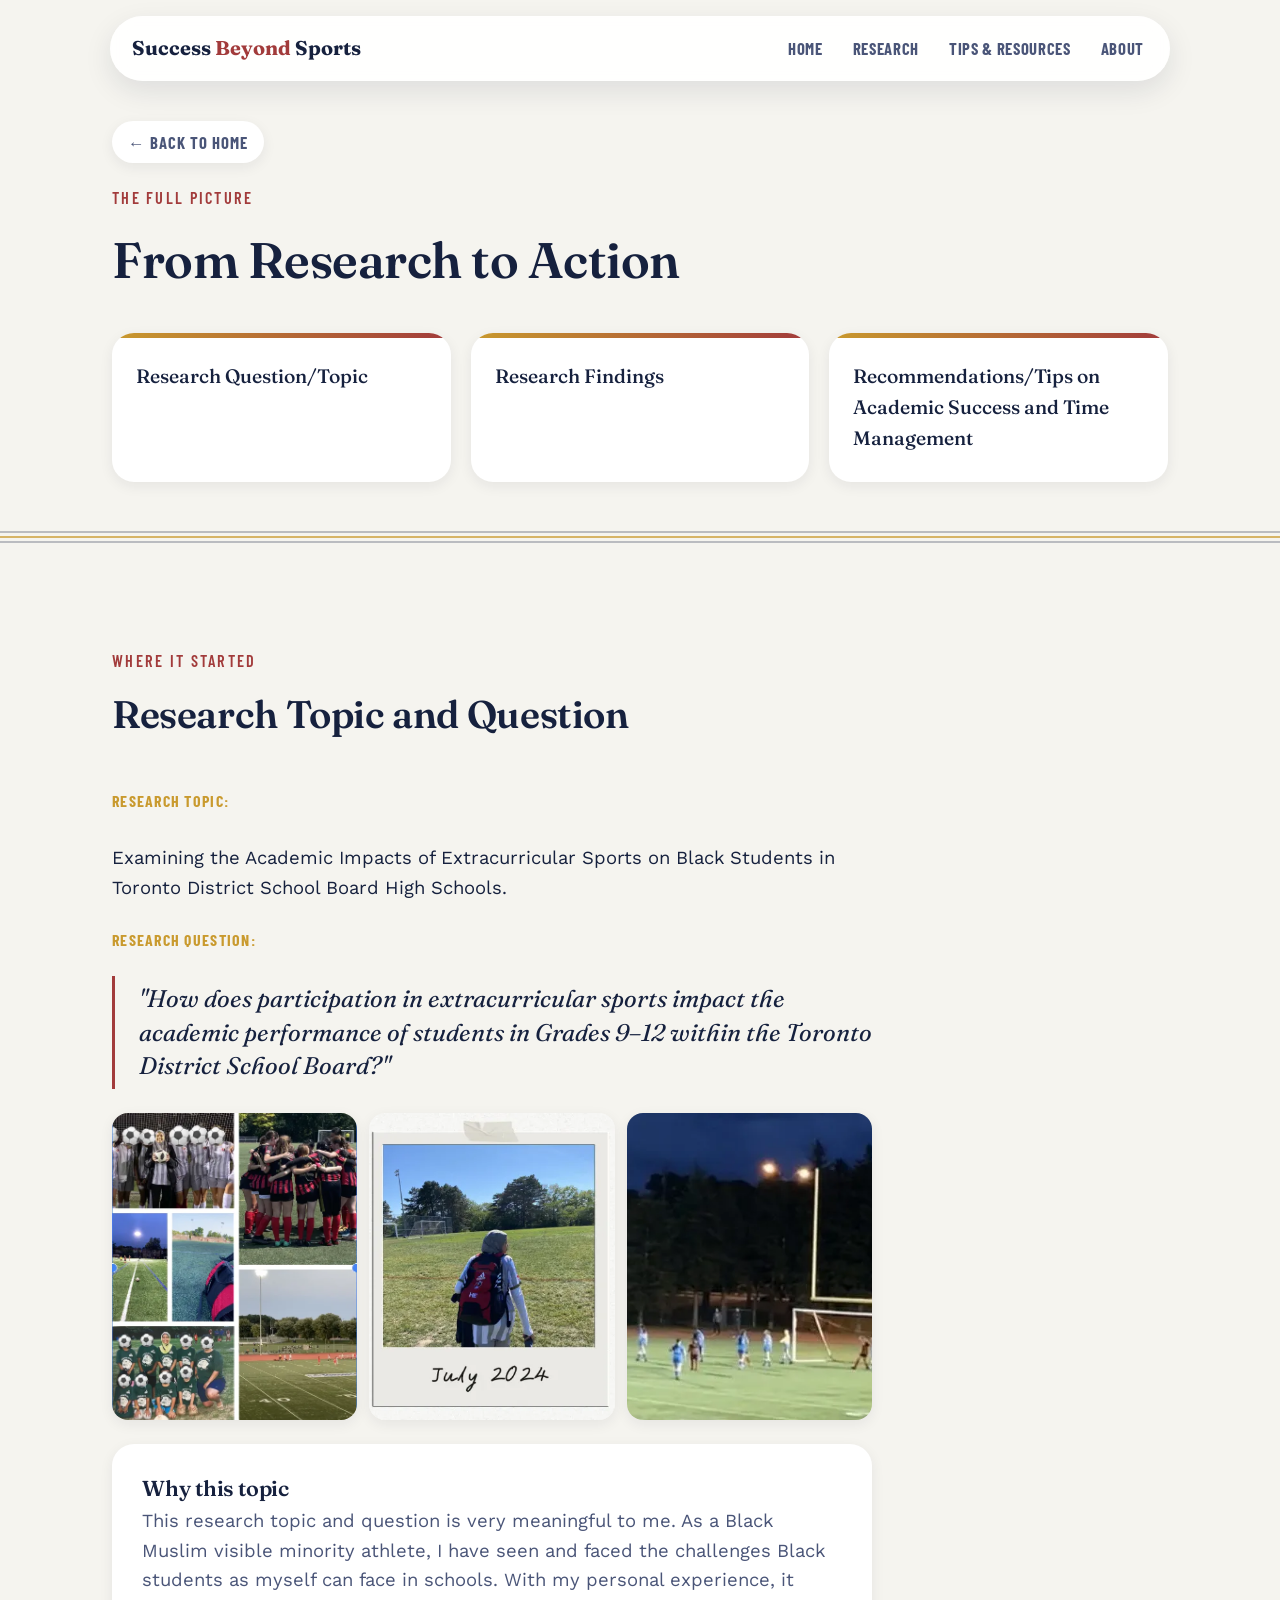
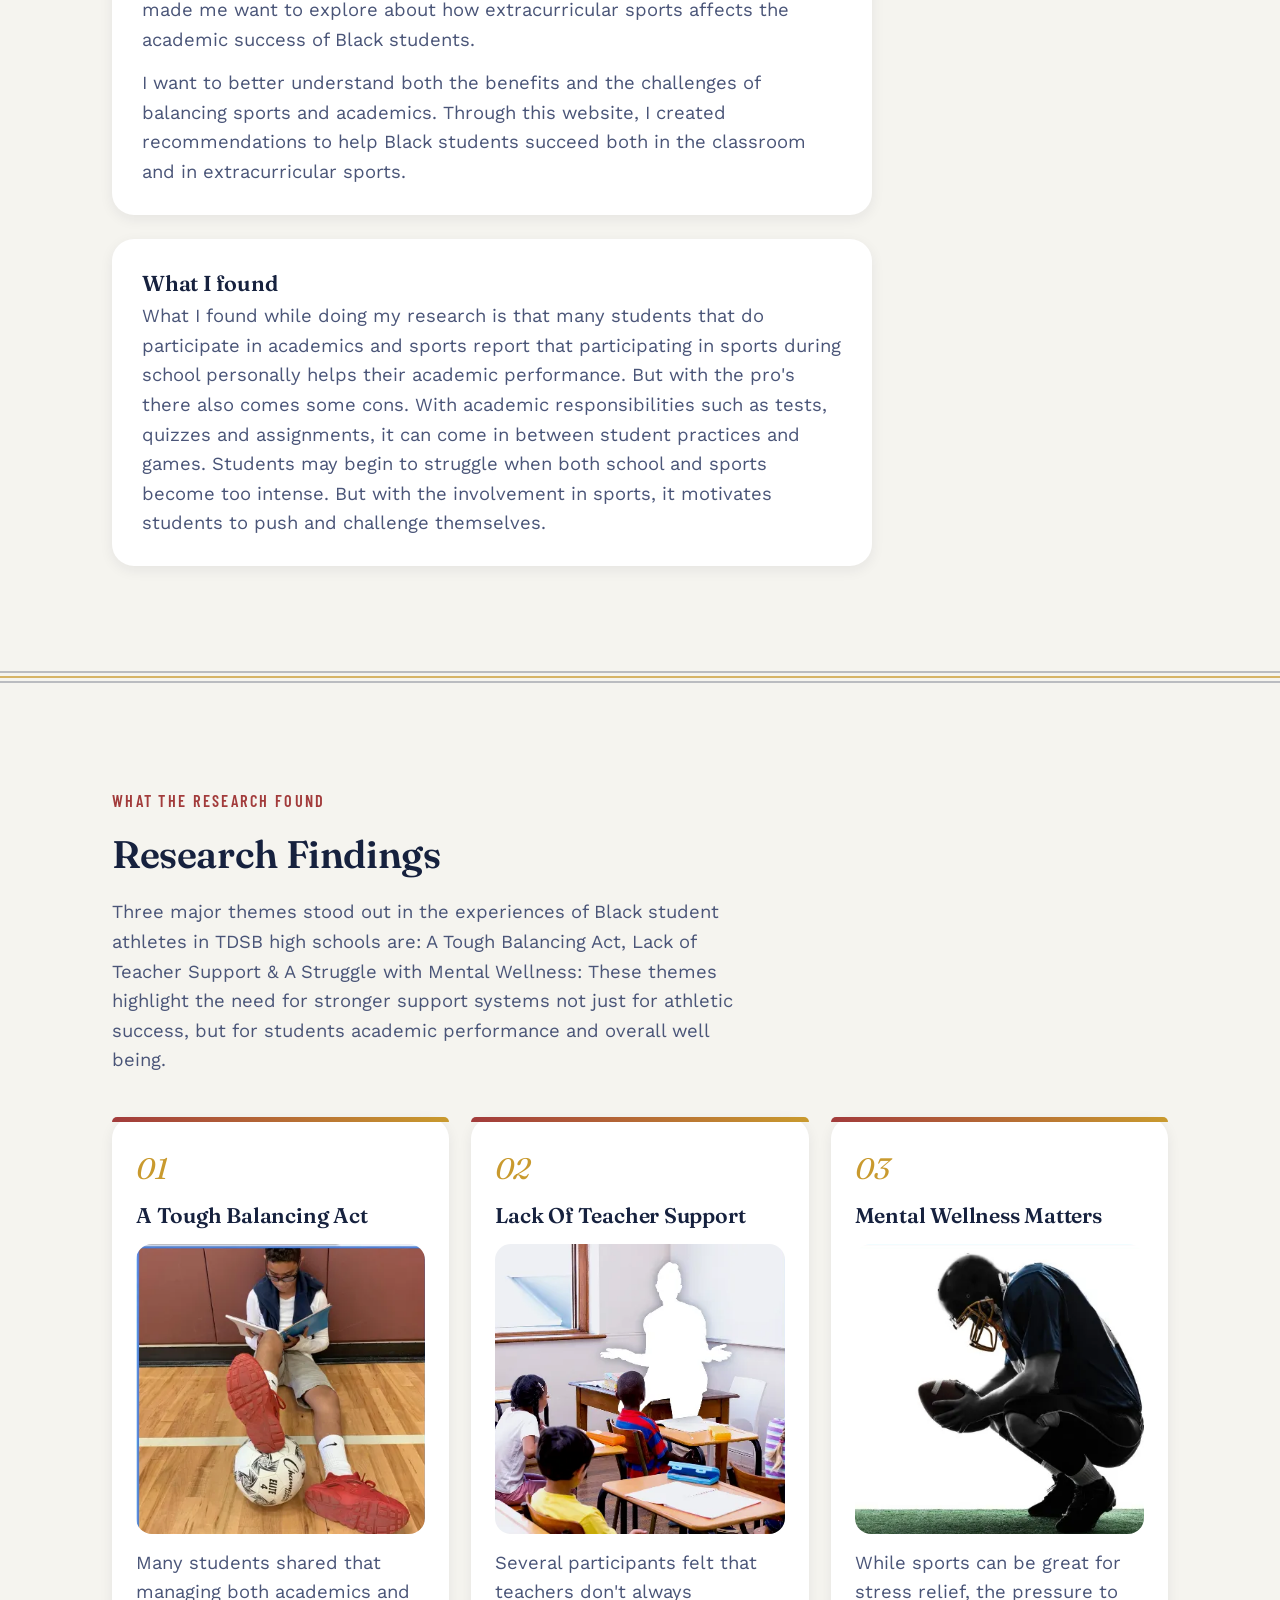
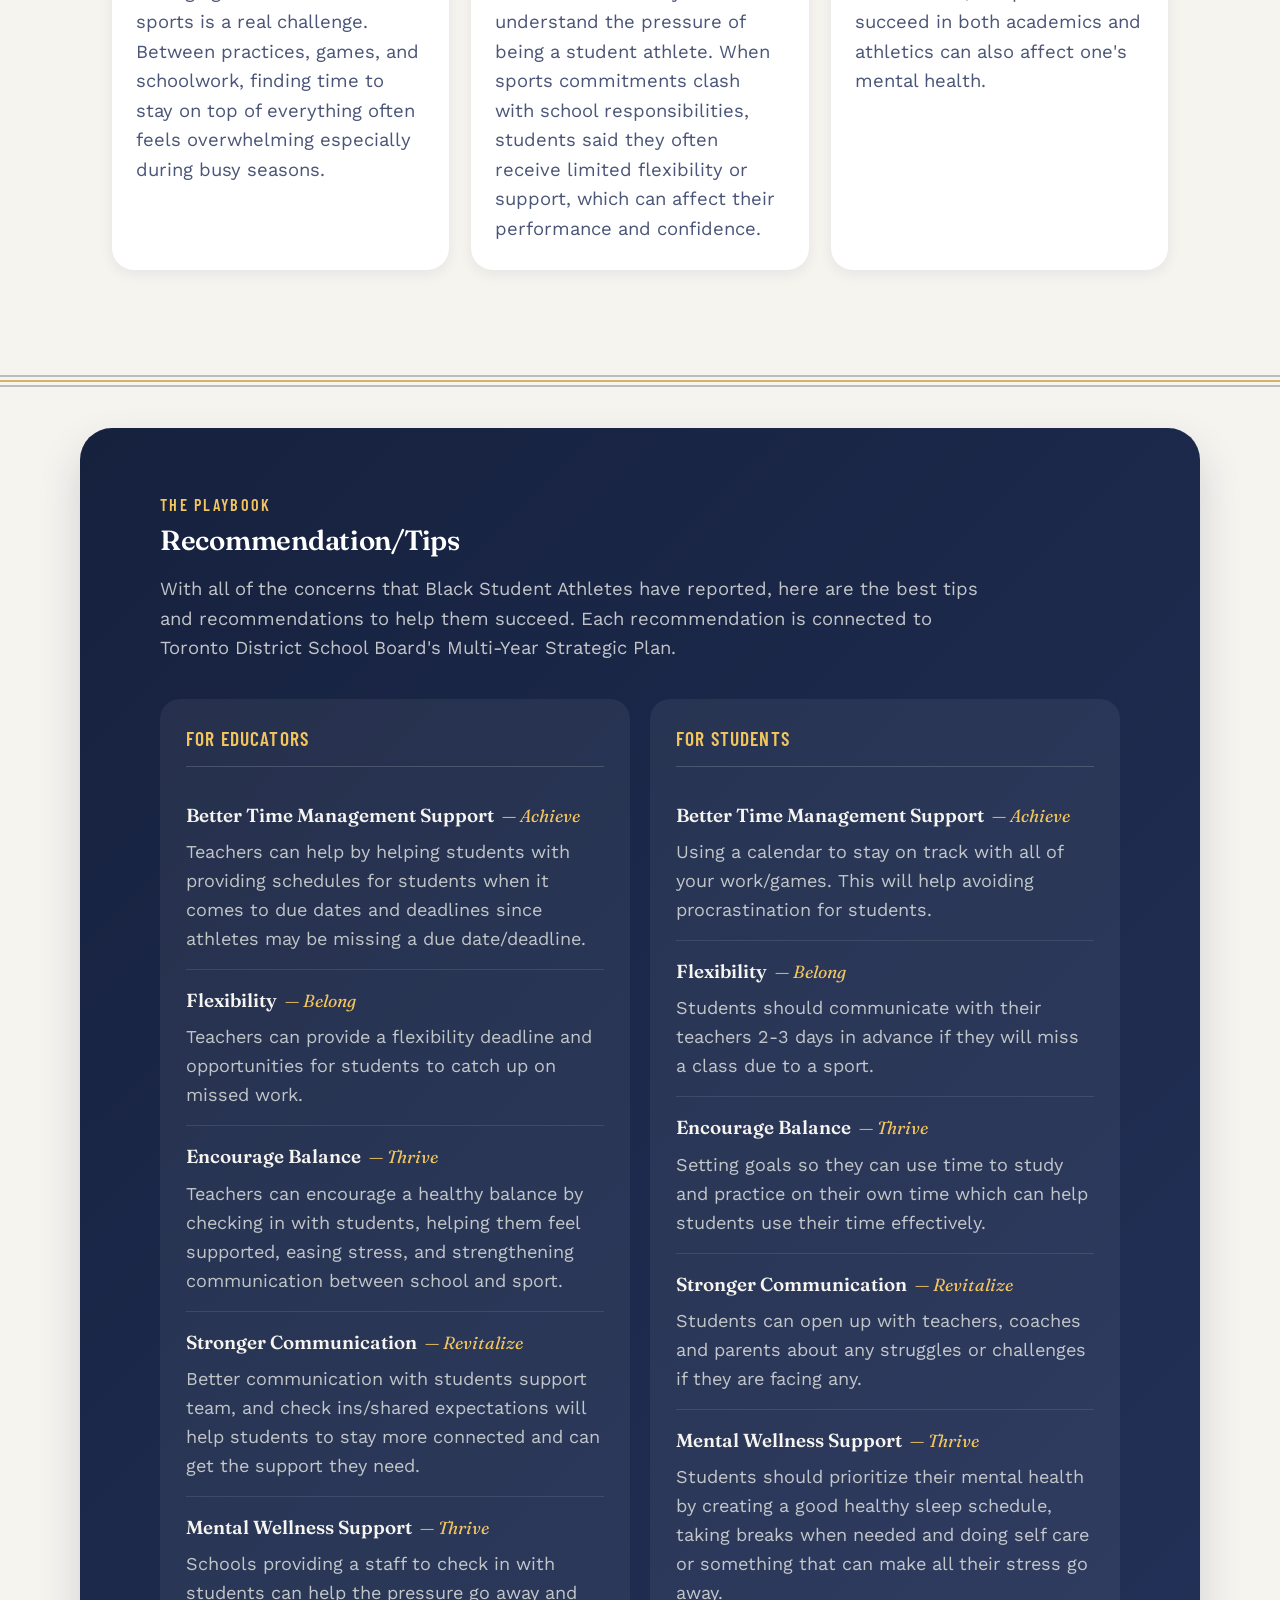
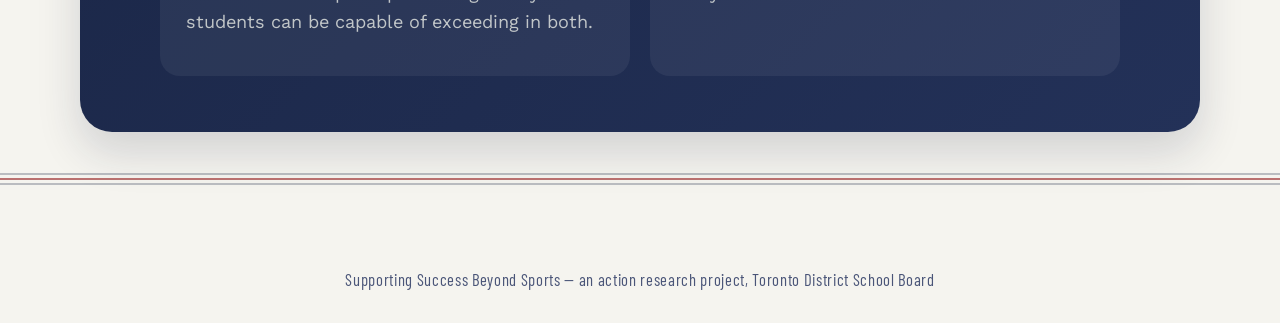
==== research.html @ c757a0ec "Add files via upload" ====
<!DOCTYPE html>
<html lang="en">
<head>
<meta charset="UTF-8">
<meta name="viewport" content="width=device-width, initial-scale=1.0">
<title>Research — Supporting Success Beyond Sports</title>
<link rel="preconnect" href="https://fonts.googleapis.com">
<link rel="preconnect" href="https://fonts.gstatic.com" crossorigin>
<link href="https://fonts.googleapis.com/css2?family=Fraunces:opsz,wght@9..144,400;9..144,500;9..144,600;9..144,700&family=Work+Sans:wght@400;500;600&family=Barlow+Condensed:wght@500;600;700&display=swap" rel="stylesheet">
<link rel="stylesheet" href="styles.css">
</head>
<body>

<div id="cursor-ball" aria-hidden="true">🏀</div>

<header>
  <div class="nav-inner">
    <a class="logo" href="index.html">Success <span>Beyond</span> Sports</a>
    <nav aria-label="Primary">
      <ul>
        <li><a href="index.html">Home</a></li>
        <li><a href="research.html">Research</a></li>
        <li><a href="tips-resources.html">Tips &amp; Resources</a></li>
        <li><a href="index.html#about">About</a></li>
      </ul>
    </nav>
  </div>
</header>

<main>

  <section class="page-hero">
    <div class="wrap">
      <a class="back-link" href="index.html">&larr; Back to home</a>
      <p class="eyebrow">The full picture</p>
      <h1>From Research to Action</h1>
      <div class="reveal-grid" style="margin-top:32px;">
        <a class="reveal-item" href="#research-question">Research Question/Topic</a>
        <a class="reveal-item" href="#findings">Research Findings</a>
        <a class="reveal-item" href="#recommendations">Recommendations/Tips on Academic Success and Time Management</a>
      </div>
    </div>
  </section>

  <div class="lanes" aria-hidden="true">
    <svg viewBox="0 0 1000 14" preserveAspectRatio="none">
      <line x1="0" y1="2" x2="1000" y2="2" stroke="#16213E" stroke-width="1.5" opacity="0.5"/>
      <line x1="0" y1="7" x2="1000" y2="7" stroke="#C99A2E" stroke-width="2"/>
      <line x1="0" y1="12" x2="1000" y2="12" stroke="#16213E" stroke-width="1.5" opacity="0.5"/>
    </svg>
  </div>


  <section id="research-question">
    <div class="wrap">
      <div class="section-head">
        <p class="eyebrow">Where it started</p>
        <h2>Research Topic and Question</h2>
      </div>
      <div class="rq-block">
        <p class="rq-label" style="margin-bottom:6px;">Research Topic:</p>
        <p class="intro" style="margin-bottom:0;">Examining the Academic Impacts of Extracurricular Sports on Black Students in Toronto District School Board High Schools.</p>

        <p class="rq-label rq-label-quote">Research Question:</p>
        <blockquote class="rq-pullquote">
          <p>"How does participation in extracurricular sports impact the academic performance of students in Grades 9–12 within the Toronto District School Board?"</p>
        </blockquote>

        <div class="rq-photo-row">
          <img src="rq-photo-1.png" alt="Soccer team photos and moments">
          <img src="rq-photo-2.png" alt="Player walking toward the field, July 2024">
          <img src="rq-photo-3.png" alt="Night game under the lights">
        </div>

        <div class="rq-card">
          <h3 style="margin-top:0;">Why this topic</h3>
          <p>This research topic and question is very meaningful to me. As a Black Muslim visible minority athlete, I have seen and faced the challenges Black students as myself can face in schools. With my personal experience, it made me want to explore about how extracurricular sports affects the academic success of Black students.</p>
          <p style="margin-bottom:0;">I want to better understand both the benefits and the challenges of balancing sports and academics. Through this website, I created recommendations to help Black students succeed both in the classroom and in extracurricular sports.</p>
        </div>

        <div class="rq-card">
          <h3 style="margin-top:0;">What I found</h3>
          <p style="margin-bottom:0;">What I found while doing my research is that many students that do participate in academics and sports report that participating in sports during school personally helps their academic performance. But with the pro's there also comes some cons. With academic responsibilities such as tests, quizzes and assignments, it can come in between student practices and games. Students may begin to struggle when both school and sports become too intense. But with the involvement in sports, it motivates students to push and challenge themselves.</p>
        </div>
      </div>
    </div>
  </section>

  <div class="lanes" aria-hidden="true">
    <svg viewBox="0 0 1000 14" preserveAspectRatio="none">
      <line x1="0" y1="2" x2="1000" y2="2" stroke="#16213E" stroke-width="1.5" opacity="0.5"/>
      <line x1="0" y1="7" x2="1000" y2="7" stroke="#C99A2E" stroke-width="2"/>
      <line x1="0" y1="12" x2="1000" y2="12" stroke="#16213E" stroke-width="1.5" opacity="0.5"/>
    </svg>
  </div>


  <section id="findings">
    <div class="wrap">
      <div class="section-head">
        <p class="eyebrow">What the research found</p>
        <h2>Research Findings</h2>
        <p style="color:var(--ink-soft); margin-top:12px;">Three major themes stood out in the experiences of Black student athletes in TDSB high schools are: A Tough Balancing Act, Lack of Teacher Support &amp; A Struggle with Mental Wellness: These themes highlight the need for stronger support systems not just for athletic success, but for students academic performance and overall well being.</p>
      </div>
      <div class="findings-grid">
        <div class="finding-card">
          <div class="finding-index">01</div>
          <h3>A Tough Balancing Act</h3>
          <img class="finding-img" src="tough-balancing-act.png" alt="Student reading with a soccer ball, balancing academics and sports">
          <p>Many students shared that managing both academics and sports is a real challenge. Between practices, games, and schoolwork, finding time to stay on top of everything often feels overwhelming especially during busy seasons.</p>
        </div>
        <div class="finding-card">
          <div class="finding-index">02</div>
          <h3>Lack Of Teacher Support</h3>
          <img class="finding-img" src="lack-of-teacher-support.png" alt="Silhouette of a teacher in front of a classroom of students">
          <p>Several participants felt that teachers don't always understand the pressure of being a student athlete. When sports commitments clash with school responsibilities, students said they often receive limited flexibility or support, which can affect their performance and confidence.</p>
        </div>
        <div class="finding-card">
          <div class="finding-index">03</div>
          <h3>Mental Wellness Matters</h3>
          <img class="finding-img" src="mental-wellness-matters.png" alt="Silhouette of a football player crouched down, holding his head">
          <p>While sports can be great for stress relief, the pressure to succeed in both academics and athletics can also affect one's mental health.</p>
        </div>
      </div>
    </div>
  </section>

  <div class="lanes" aria-hidden="true">
    <svg viewBox="0 0 1000 14" preserveAspectRatio="none">
      <line x1="0" y1="2" x2="1000" y2="2" stroke="#16213E" stroke-width="1.5" opacity="0.5"/>
      <line x1="0" y1="7" x2="1000" y2="7" stroke="#C99A2E" stroke-width="2"/>
      <line x1="0" y1="12" x2="1000" y2="12" stroke="#16213E" stroke-width="1.5" opacity="0.5"/>
    </svg>
  </div>


  <section id="recommendations" class="playbook" style="padding-top:64px;">
    <div class="wrap">
      <p class="eyebrow">The playbook</p>
      <h2>Recommendation/Tips</h2>
      <p style="color:rgba(236,238,232,0.8); margin-top:12px; max-width:70ch;">With all of the concerns that Black Student Athletes have reported, here are the best tips and recommendations to help them succeed. Each recommendation is connected to Toronto District School Board's Multi-Year Strategic Plan.</p>
      <div class="playbook-grid">
        <div class="playbook-col">
          <h3>For Educators</h3>
          <div class="play-item">
            <div class="label">Better Time Management Support <span class="tagword">— Achieve</span></div>
            <p>Teachers can help by helping students with providing schedules for students when it comes to due dates and deadlines since athletes may be missing a due date/deadline.</p>
          </div>
          <div class="play-item">
            <div class="label">Flexibility <span class="tagword">— Belong</span></div>
            <p>Teachers can provide a flexibility deadline and opportunities for students to catch up on missed work.</p>
          </div>
          <div class="play-item">
            <div class="label">Encourage Balance <span class="tagword">— Thrive</span></div>
            <p>Teachers can encourage a healthy balance by checking in with students, helping them feel supported, easing stress, and strengthening communication between school and sport.</p>
          </div>
          <div class="play-item">
            <div class="label">Stronger Communication <span class="tagword">— Revitalize</span></div>
            <p>Better communication with students support team, and check ins/shared expectations will help students to stay more connected and can get the support they need.</p>
          </div>
          <div class="play-item">
            <div class="label">Mental Wellness Support <span class="tagword">— Thrive</span></div>
            <p>Schools providing a staff to check in with students can help the pressure go away and students can be capable of exceeding in both.</p>
          </div>
        </div>
        <div class="playbook-col">
          <h3>For Students</h3>
          <div class="play-item">
            <div class="label">Better Time Management Support <span class="tagword">— Achieve</span></div>
            <p>Using a calendar to stay on track with all of your work/games. This will help avoiding procrastination for students.</p>
          </div>
          <div class="play-item">
            <div class="label">Flexibility <span class="tagword">— Belong</span></div>
            <p>Students should communicate with their teachers 2-3 days in advance if they will miss a class due to a sport.</p>
          </div>
          <div class="play-item">
            <div class="label">Encourage Balance <span class="tagword">— Thrive</span></div>
            <p>Setting goals so they can use time to study and practice on their own time which can help students use their time effectively.</p>
          </div>
          <div class="play-item">
            <div class="label">Stronger Communication <span class="tagword">— Revitalize</span></div>
            <p>Students can open up with teachers, coaches and parents about any struggles or challenges if they are facing any.</p>
          </div>
          <div class="play-item">
            <div class="label">Mental Wellness Support <span class="tagword">— Thrive</span></div>
            <p>Students should prioritize their mental health by creating a good healthy sleep schedule, taking breaks when needed and doing self care or something that can make all their stress go away.</p>
          </div>
        </div>
      </div>
    </div>
  </section>

</main>

  <div class="lanes" aria-hidden="true">
    <svg viewBox="0 0 1000 14" preserveAspectRatio="none">
      <line x1="0" y1="2" x2="1000" y2="2" stroke="#16213E" stroke-width="1.5" opacity="0.5"/>
      <line x1="0" y1="7" x2="1000" y2="7" stroke="#A23B3B" stroke-width="2"/>
      <line x1="0" y1="12" x2="1000" y2="12" stroke="#16213E" stroke-width="1.5" opacity="0.5"/>
    </svg>
  </div>

<footer>
  <p>Supporting Success Beyond Sports — an action research project, Toronto District School Board</p>
</footer>

<script src="script.js"></script>
</body>
</html>
---- styles.css ----
:root{
  --ink:#16213E;
  --ink2:#233158;
  --ink-soft:#4A5578;
  --gold:#C99A2E;
  --gold-lt:#F3C55F;
  --brick:#A23B3B;
  --brick-lt:#D4685F;
  --paper:#F5F4EF;
  --paper-2:#FFFFFF;
  --line:rgba(22,33,62,0.10);
  --shadow-sm:0 4px 14px rgba(22,33,62,0.07);
  --shadow-md:0 10px 28px rgba(22,33,62,0.10);
  --shadow-lg:0 20px 44px rgba(22,33,62,0.16);
}
*{box-sizing:border-box; margin:0; padding:0;}
html{scroll-behavior:smooth; font-size:18.5px;}

/* Cursor sports ball */
#cursor-ball{
  position:fixed; top:0; left:0; z-index:9999;
  font-size:26px; line-height:1; pointer-events:none;
  transform:translate(-50%,-50%);
  transition:transform .08s ease-out, opacity .2s ease;
  opacity:0;
  will-change:transform;
  filter:drop-shadow(0 2px 3px rgba(22,33,62,0.35));
}
#cursor-ball.active{opacity:1;}
@media (hover:none), (pointer:coarse){
  #cursor-ball{display:none;}
}
body{
  background:var(--paper);
  color:var(--ink);
  font-family:'Work Sans', sans-serif;
  line-height:1.6;
}
img{max-width:100%; display:block;}
h1,h2,h3{font-family:'Fraunces', serif; font-weight:600; letter-spacing:-0.01em; color:var(--ink);}
.eyebrow{
  font-family:'Barlow Condensed', sans-serif;
  font-weight:600;
  text-transform:uppercase;
  letter-spacing:0.14em;
  font-size:0.88rem;
  color:var(--brick);
}
.wrap{max-width:1120px; margin:0 auto; padding:0 32px;}

/* Lane-line divider — kept as a quiet section separator */
.lanes{width:100%; height:14px; margin:40px auto; opacity:0.7;}
.lanes svg{width:100%; height:100%; display:block;}

/* ===== NAV — floating pill ===== */
header{
  position:sticky; top:16px; z-index:30;
  padding:0 20px;
}
.nav-inner{
  display:flex; align-items:center; justify-content:space-between; gap:18px;
  max-width:1060px; margin:0 auto;
  background:rgba(255,255,255,0.92); backdrop-filter:blur(10px);
  border-radius:999px; padding:10px 12px 10px 22px;
  box-shadow:var(--shadow-md);
}
.logo{
  font-family:'Fraunces', serif; font-weight:700; font-size:1.08rem;
  color:var(--ink); text-decoration:none; flex-shrink:0;
}
.logo span{color:var(--brick);}
nav ul{list-style:none; display:flex; gap:2px;}
nav a{
  font-family:'Barlow Condensed', sans-serif; font-weight:700;
  text-transform:uppercase; letter-spacing:0.04em; font-size:0.9rem;
  color:var(--ink-soft); text-decoration:none; transition:background .18s, color .18s;
  padding:9px 14px; border-radius:999px; display:inline-block;
}
nav a:hover, nav a:focus-visible{background:var(--ink); color:#fff;}
.nav-toggle{display:none;}

.top-search{
  position:relative; display:flex; align-items:center; flex-shrink:0;
}
.top-search input{
  font-family:'Work Sans', sans-serif; font-size:0.95rem;
  border:none; background:var(--paper);
  padding:9px 14px 9px 34px; width:130px; color:var(--ink);
  outline:none; transition:width .2s, box-shadow .2s; border-radius:999px;
}
.top-search input:focus{width:170px; box-shadow:0 0 0 2px var(--gold-lt);}
.top-search svg{
  position:absolute; left:12px; width:14px; height:14px; stroke:var(--ink-soft); pointer-events:none;
}

/* ===== HERO — plain background, floating sport emoji only ===== */
.hero{
  position:relative; overflow:hidden;
  margin:20px 20px 0; border-radius:32px;
  background:var(--paper-2);
  padding:96px 32px 108px; text-align:center;
  max-width:1120px; margin-left:auto; margin-right:auto;
  box-shadow:var(--shadow-sm);
}
.hero-blob{display:none;}
.hero-emoji{
  position:absolute; font-size:2.1rem; pointer-events:none;
  filter:drop-shadow(0 6px 10px rgba(22,33,62,0.18));
  animation:emoji-float 5.5s ease-in-out infinite;
}
.he1{top:16%; left:8%; animation-delay:0s;}
.he2{top:68%; left:14%; animation-delay:1.1s; font-size:1.7rem;}
.he3{top:20%; right:9%; animation-delay:0.6s;}
.he4{top:70%; right:13%; animation-delay:1.7s; font-size:1.6rem;}
@keyframes emoji-float{
  0%, 100%{transform:translateY(0) rotate(0deg);}
  50%{transform:translateY(-14px) rotate(6deg);}
}
.hero-grid{display:block;}
.hero .eyebrow{
  position:relative; z-index:2; display:inline-block;
  color:var(--brick); background:var(--paper);
  padding:8px 18px; border-radius:999px; margin-bottom:20px;
  font-size:0.92rem;
}
.hero h1{
  position:relative; z-index:2;
  font-size:clamp(2.4rem, 4.8vw, 3.9rem);
  line-height:1.08; margin:0 0 20px; color:var(--ink); max-width:820px; margin-left:auto; margin-right:auto;
}
.hero h1 em{
  font-style:italic; font-weight:700; color:var(--brick);
}
.hero p{
  position:relative; z-index:2;
  font-size:1.15rem; color:var(--ink-soft); max-width:680px; margin:0 auto 8px;
}
.btn{
  font-family:'Barlow Condensed', sans-serif; font-weight:700; text-transform:uppercase;
  letter-spacing:0.05em; font-size:0.97rem; text-decoration:none;
  padding:14px 28px; border-radius:999px; display:inline-block; transition:transform .2s ease, box-shadow .2s ease;
}
.btn-primary{background:linear-gradient(135deg, var(--gold-lt), var(--gold)); color:var(--ink); box-shadow:0 10px 22px rgba(201,154,46,0.35);}
.btn-primary:hover{transform:translateY(-3px); box-shadow:0 14px 28px rgba(201,154,46,0.45);}
.btn-ghost{background:rgba(255,255,255,0.1); color:#fff; border:1.5px solid rgba(255,255,255,0.35);}
.btn-ghost:hover{background:rgba(255,255,255,0.18); transform:translateY(-3px);}

.hero-photo{display:none;}

/* ===== What will you find — icon card grid ===== */
.whatfind{padding:56px 0 8px;}
.reveal-grid{
  display:grid; grid-template-columns:repeat(3,1fr); gap:20px; list-style:none;
}
.reveal-item{
  display:block; background:var(--paper-2); border-radius:22px;
  padding:28px 24px; text-decoration:none; position:relative; overflow:hidden;
  font-family:'Fraunces', serif; font-weight:500; font-size:1.05rem; color:var(--ink);
  opacity:0; transform:translateY(28px);
  box-shadow:var(--shadow-sm);
  transition:opacity .6s ease, transform .3s cubic-bezier(.2,.8,.3,1.2), box-shadow .3s ease;
}
.reveal-item::before{
  content:""; position:absolute; top:0; left:0; right:0; height:5px;
  background:linear-gradient(90deg, var(--gold), var(--brick));
}
.reveal-item.visible{opacity:1; transform:translateY(0);}
.reveal-item:hover{transform:translateY(-6px) scale(1.015); box-shadow:var(--shadow-lg);}
.reveal-item.visible:hover{transform:translateY(-6px) scale(1.015);}
.reveal-icon{
  width:46px; height:46px; border-radius:14px; display:flex; align-items:center; justify-content:center;
  font-size:1.3rem; margin-bottom:14px;
  background:linear-gradient(135deg, #FDEFD2, var(--gold-lt));
  box-shadow:0 6px 14px rgba(201,154,46,0.3);
}

/* Section generic */
section{padding:64px 0;}
.section-head{max-width:640px; margin-bottom:42px;}
.section-head h2{font-size:clamp(1.7rem,3vw,2.3rem); margin-top:10px;}

/* Simple page hero (topic pages) */
.page-hero{padding:56px 0 8px;}
.page-hero h1{font-size:clamp(2rem,4vw,2.7rem); margin:10px 0 16px;}
.page-hero .intro{color:var(--ink-soft); max-width:66ch; font-size:1.05rem;}
.back-link{
  display:inline-flex; align-items:center; gap:6px;
  font-family:'Barlow Condensed', sans-serif; font-weight:700;
  text-transform:uppercase; letter-spacing:0.06em; font-size:0.9rem;
  color:var(--ink-soft); text-decoration:none; margin-bottom:22px; transition:color .15s;
  background:var(--paper-2); padding:8px 16px; border-radius:999px; box-shadow:var(--shadow-sm);
}
.back-link:hover{color:var(--brick);}

/* Generic content block (topic pages) */
.content-block{max-width:760px; background:var(--paper-2); border-radius:22px; padding:34px clamp(20px,4vw,40px); box-shadow:var(--shadow-sm);}
.content-block h3{font-size:1.05rem; margin:24px 0 10px;}
.content-block h3:first-child{margin-top:0;}
.content-block p{color:var(--ink-soft); margin-bottom:14px;}
.content-block ul{margin:8px 0 20px 20px; color:var(--ink-soft);}
.content-block li{margin-bottom:9px;}

/* Findings */
.findings-grid{display:grid; grid-template-columns:repeat(3,1fr); gap:22px;}
.finding-card{
  background:var(--paper-2); border-radius:22px; padding:28px 24px 26px;
  position:relative; box-shadow:var(--shadow-sm);
  transition:transform .3s cubic-bezier(.2,.8,.3,1.2), box-shadow .3s ease;
}
.finding-card:hover{transform:translateY(-6px); box-shadow:var(--shadow-lg);}
.finding-card::before{
  content:""; position:absolute; top:0; left:0; right:0; height:5px; border-radius:22px 22px 0 0;
  background:linear-gradient(90deg, var(--brick), var(--gold));
}
.finding-card h3{font-size:1.15rem; margin:6px 0 12px;}
.finding-img{
  width:100%; aspect-ratio:1/1; object-fit:cover;
  border-radius:16px; margin-bottom:14px;
}
.finding-card p{color:var(--ink-soft); font-size:1rem;}
.finding-index{font-family:'Fraunces',serif; font-style:italic; color:var(--gold); font-size:1.6rem;}

/* Recommendations / playbook — floating dark card */
.playbook{
  background:linear-gradient(135deg, var(--ink) 0%, var(--ink2) 100%); color:var(--paper);
  margin:0 20px; padding:56px clamp(20px,4vw,48px); border-radius:32px; box-shadow:var(--shadow-lg);
  max-width:1120px; margin-left:auto; margin-right:auto;
}
.playbook .eyebrow{color:var(--gold-lt);}
.playbook h2{color:var(--paper-2);}
.playbook-grid{display:grid; grid-template-columns:1fr 1fr; gap:20px; margin-top:36px;}
.playbook-col{background:rgba(255,255,255,0.06); border-radius:20px; padding:24px 26px;}
.playbook-col h3{
  font-family:'Barlow Condensed', sans-serif; text-transform:uppercase;
  letter-spacing:0.06em; font-weight:600; font-size:1.05rem; color:var(--gold-lt);
  border-bottom:1px solid rgba(255,255,255,0.16); padding-bottom:12px; margin-bottom:18px;
}
.play-item{padding:16px 0; border-bottom:1px solid rgba(255,255,255,0.1);}
.play-item:last-child{border-bottom:none;}
.play-item .label{
  font-family:'Fraunces', serif; font-weight:600; font-size:1.02rem; margin-bottom:6px;
  display:flex; align-items:baseline; gap:8px;
}
.play-item .label .tagword{font-style:italic; color:var(--gold-lt); font-size:0.95rem; font-weight:400;}
.play-item p{color:rgba(236,238,232,0.78); font-size:0.98rem;}

/* Self-check checklist */
.selfcheck-panel{
  background:var(--paper-2); border-radius:24px; padding:36px clamp(20px,4vw,44px);
  margin-top:36px; box-shadow:var(--shadow-sm);
}
.sc-progress-row{
  display:flex; align-items:center; justify-content:space-between; gap:20px;
  margin-bottom:30px; flex-wrap:wrap;
}
.sc-progress-label{
  font-family:'Barlow Condensed', sans-serif; font-weight:600; text-transform:uppercase;
  letter-spacing:0.06em; font-size:0.95rem; color:var(--ink-soft); white-space:nowrap;
}
.sc-progress-label strong{color:var(--brick); font-size:1.05rem;}
.sc-bar-track{flex:1; min-width:160px; height:10px; background:var(--paper); border-radius:999px; overflow:hidden;}
.sc-bar-fill{height:100%; background:linear-gradient(90deg, var(--brick), var(--brick-lt)); width:0%; transition:width .35s ease; border-radius:999px;}
.sc-bar-fill.full{background:linear-gradient(90deg, var(--gold), var(--gold-lt));}

.sc-group{margin-bottom:30px;}
.sc-group:last-child{margin-bottom:0;}
.sc-group-title{
  font-family:'Barlow Condensed', sans-serif; font-weight:600; text-transform:uppercase;
  letter-spacing:0.06em; font-size:0.93rem; color:var(--brick);
  border-bottom:1px solid var(--line); padding-bottom:10px; margin-bottom:14px;
}
.sc-item{
  display:flex; align-items:flex-start; gap:14px; padding:12px 14px;
  border-radius:14px; cursor:pointer; transition:background .15s;
}
.sc-item:hover{background:var(--paper);}
.sc-item input{
  margin-top:3px; width:18px; height:18px; accent-color:var(--brick); cursor:pointer; flex-shrink:0;
}
.sc-item span{font-size:1.03rem; color:var(--ink); transition:color .15s;}
.sc-item input:checked ~ span{color:var(--ink-soft); text-decoration:line-through; text-decoration-color:var(--brick);}

.sc-message{
  margin-top:28px; padding:20px 24px; background:var(--ink); color:var(--paper);
  font-family:'Fraunces', serif; font-size:1rem; font-style:italic; border-radius:16px;
}

/* Research question */
.rq-block{max-width:760px; display:flex; flex-direction:column; gap:24px;}
.rq-card{
  background:var(--paper-2); border-radius:22px; padding:28px 30px;
  box-shadow:var(--shadow-sm);
}
.rq-card p{color:var(--ink-soft); margin-bottom:14px;}
.rq-card p:last-child{margin-bottom:0;}
.rq-label{
  font-family:'Barlow Condensed', sans-serif; font-weight:700; text-transform:uppercase;
  letter-spacing:0.08em; font-size:0.86rem; color:var(--gold);
}
.rq-label-quote{margin:0;}
.rq-pullquote{
  border-left:3px solid var(--brick); padding:6px 0 6px 24px; margin:0;
}
.rq-pullquote p{font-family:'Fraunces', serif; font-style:italic; font-size:1.3rem; color:var(--ink); line-height:1.4;}
.rq-photo-row{
  display:grid; grid-template-columns:repeat(3,1fr); gap:12px; margin:0;
}
.rq-photo-row img{
  width:100%; aspect-ratio:4/5; object-fit:cover; border-radius:16px; box-shadow:var(--shadow-sm);
}
.rq-sub{margin:28px 0 18px;}
.rq-sub h3{font-size:1.05rem; margin-bottom:10px;}
.rq-sub p{color:var(--ink-soft);}

/* Wellness */
.wellness-grid{display:grid; grid-template-columns:1fr 1fr; gap:14px; margin-bottom:32px;}
.wellness-item{padding:18px 20px; border-radius:16px; background:var(--paper-2); box-shadow:var(--shadow-sm);}
.wellness-item .w-label{font-family:'Fraunces', serif; font-weight:600; font-size:1rem; margin-bottom:4px;}
.wellness-item p{color:var(--ink-soft); font-size:0.99rem;}
.wellness-closing{color:var(--ink-soft); max-width:70ch; margin-bottom:28px;}
.video-frame{
  position:relative; padding-bottom:56.25%; height:0; overflow:hidden;
  border-radius:20px; max-width:640px; box-shadow:var(--shadow-md);
}
.video-frame iframe{position:absolute; top:0; left:0; width:100%; height:100%; border:0;}

/* Resources */
.resources-grid{display:grid; grid-template-columns:repeat(3,1fr); gap:20px; margin-bottom:36px;}
.res-group{background:var(--paper-2); border-radius:20px; padding:24px 24px; box-shadow:var(--shadow-sm);}
.res-group h3{
  font-family:'Barlow Condensed', sans-serif; text-transform:uppercase; letter-spacing:0.06em;
  font-size:0.95rem; color:var(--brick); padding-bottom:10px; margin-bottom:10px; border-bottom:1px solid var(--line);
}
.res-group a{
  display:block; color:var(--ink); text-decoration:none; font-size:1.01rem;
  padding:8px 0; transition:color .15s;
}
.res-group a:hover{color:var(--brick);}

/* About */
.about-grid{display:grid; grid-template-columns:0.7fr 1.3fr; gap:48px; align-items:center;}
.about-photo img{border-radius:20px; box-shadow:var(--shadow-md); aspect-ratio:1/1; object-fit:cover;}
.about-text p{color:var(--ink-soft); margin-bottom:16px; max-width:60ch;}
.connect-row{display:flex; gap:12px; margin-top:20px;}
.connect-row a{
  font-family:'Barlow Condensed', sans-serif; font-weight:700; text-transform:uppercase;
  letter-spacing:0.05em; font-size:0.9rem; color:var(--ink); text-decoration:none;
  background:var(--paper-2); padding:9px 18px; border-radius:999px; box-shadow:var(--shadow-sm);
  transition:transform .15s ease, box-shadow .15s ease;
}
.connect-row a:hover{transform:translateY(-2px); box-shadow:var(--shadow-md);}

footer{
  padding:40px 0 30px; text-align:center;
}
footer p{font-family:'Barlow Condensed', sans-serif; font-size:0.9rem; letter-spacing:0.04em; color:var(--ink-soft);}

@media (max-width: 860px){
  .about-grid{grid-template-columns:1fr;}
  .findings-grid{grid-template-columns:1fr;}
  .playbook-grid{grid-template-columns:1fr;}
  .reveal-grid{grid-template-columns:1fr 1fr;}
  .resources-grid{grid-template-columns:1fr;}
  .wellness-grid{grid-template-columns:1fr;}
  nav ul{gap:2px; flex-wrap:wrap; justify-content:center;}
  .top-search{display:none;}
  .nav-inner{flex-wrap:wrap; border-radius:26px; justify-content:center; padding:14px 18px;}
}
@media (max-width: 560px){
  .reveal-grid{grid-template-columns:1fr;}
  .hero{margin:14px 12px 0; border-radius:24px; padding:70px 20px 84px;}
  .hero .eyebrow{font-size:0.7rem; letter-spacing:0.06em;}
  .rq-photo-row{grid-template-columns:1fr;}
  .playbook{margin:0 12px; border-radius:24px;}
}
@media (prefers-reduced-motion: reduce){
  *{transition:none !important;}
  .hero-emoji{animation:none !important;}
}
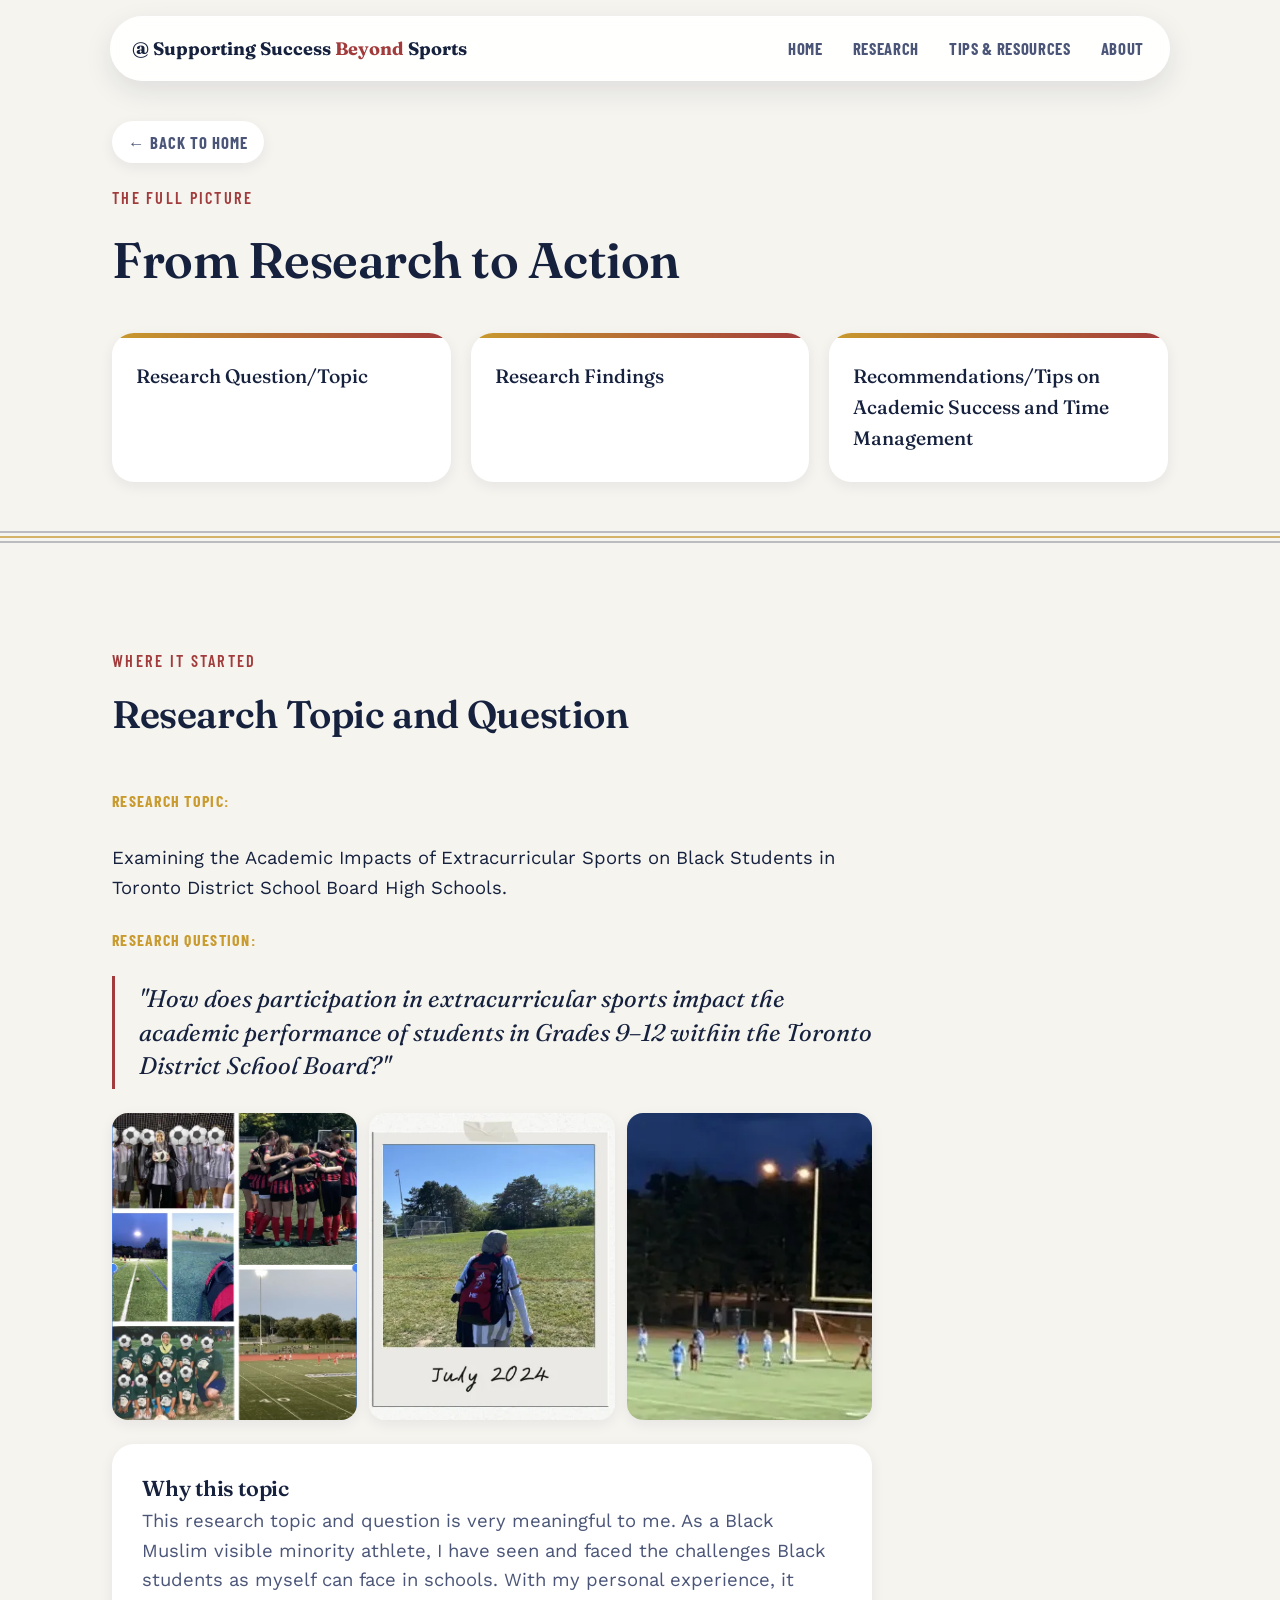
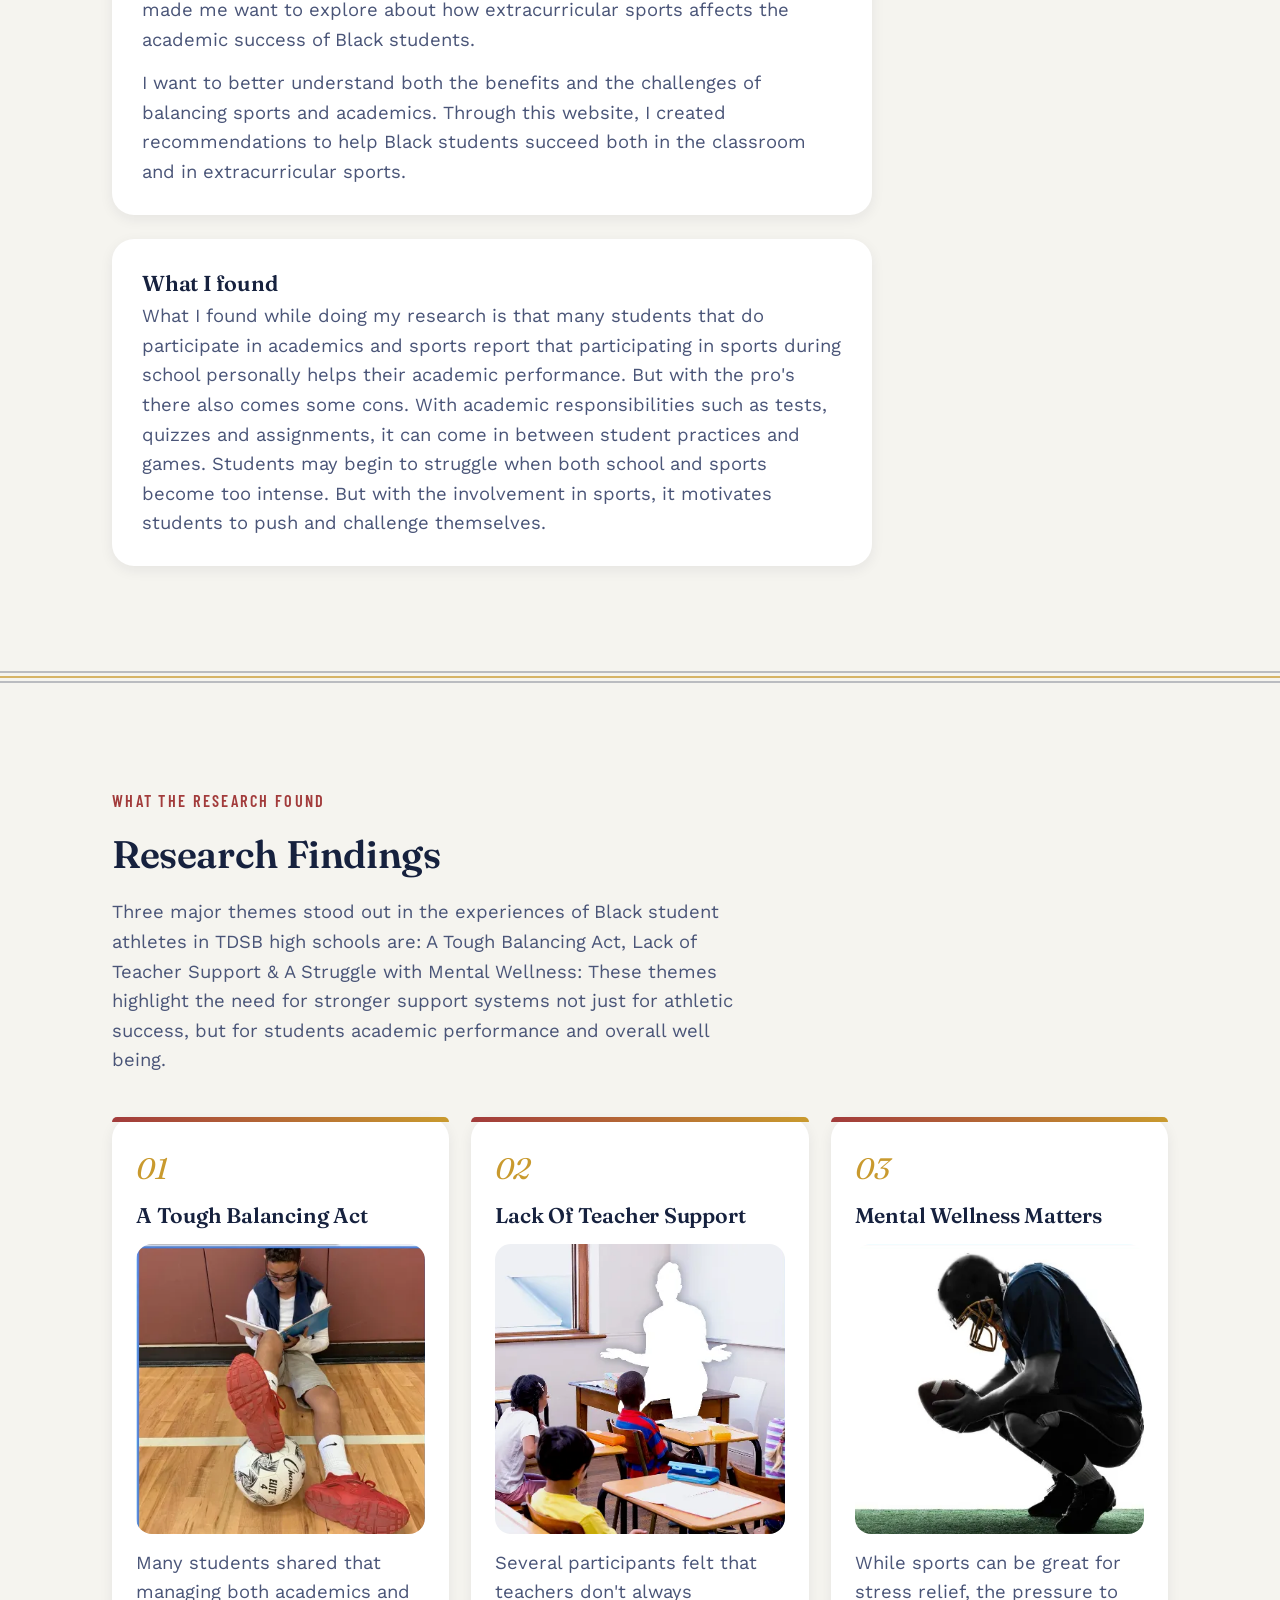
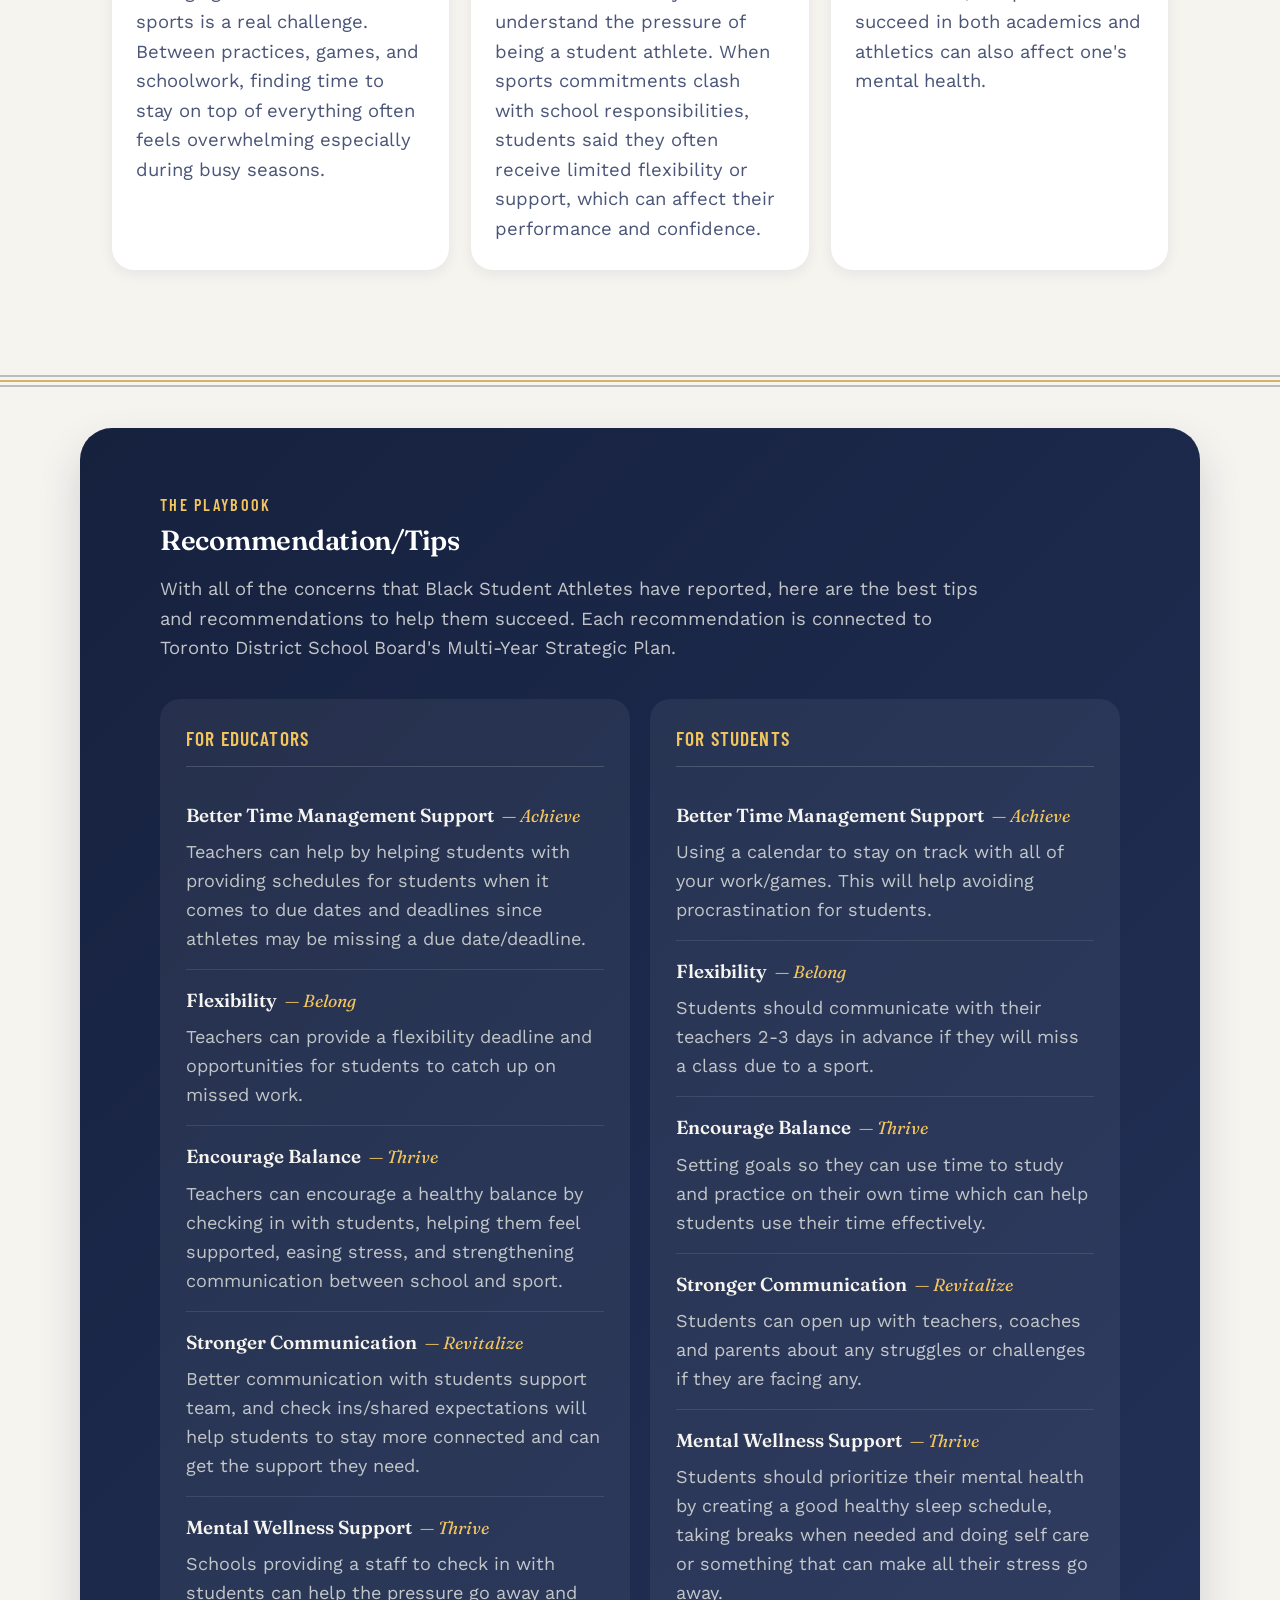
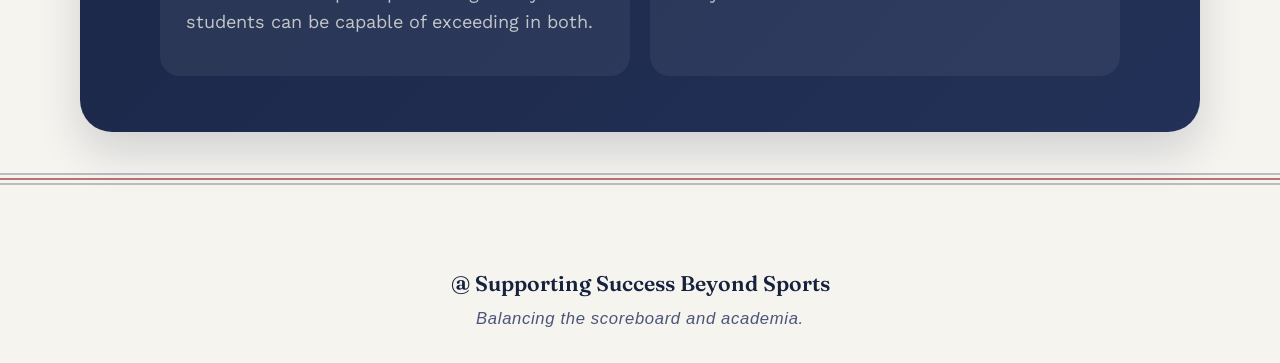
==== commit e32962ab: "Add files via upload" ====
--- a/research.html
+++ b/research.html
@@ -15,7 +15,7 @@
 
 <header>
   <div class="nav-inner">
-    <a class="logo" href="index.html">Success <span>Beyond</span> Sports</a>
+    <a class="logo" href="index.html">@ Supporting Success <span>Beyond</span> Sports</a>
     <nav aria-label="Primary">
       <ul>
         <li><a href="index.html">Home</a></li>
@@ -201,7 +201,8 @@
   </div>
 
 <footer>
-  <p>Supporting Success Beyond Sports — an action research project, Toronto District School Board</p>
+  <p class="footer-title">@ Supporting Success Beyond Sports</p>
+  <p class="footer-caption">Balancing the scoreboard and academia.</p>
 </footer>
 
 <script src="script.js"></script>
--- a/styles.css
+++ b/styles.css
@@ -65,8 +65,8 @@
   box-shadow:var(--shadow-md);
 }
 .logo{
-  font-family:'Fraunces', serif; font-weight:700; font-size:1.08rem;
-  color:var(--ink); text-decoration:none; flex-shrink:0;
+  font-family:'Fraunces', serif; font-weight:700; font-size:0.98rem;
+  color:var(--ink); text-decoration:none; flex-shrink:1; white-space:nowrap;
 }
 .logo span{color:var(--brick);}
 nav ul{list-style:none; display:flex; gap:2px;}
@@ -353,9 +353,15 @@
 footer{
   padding:40px 0 30px; text-align:center;
 }
-footer p{font-family:'Barlow Condensed', sans-serif; font-size:0.9rem; letter-spacing:0.04em; color:var(--ink-soft);}
+.footer-title{
+  font-family:'Fraunces', serif; font-weight:600; font-size:1.15rem; color:var(--ink); margin-bottom:6px;
+}
+.footer-caption{
+  font-family:'Barlow Condensed', sans-serif; font-size:0.9rem; letter-spacing:0.04em; color:var(--ink-soft); font-style:italic;
+}
 
 @media (max-width: 860px){
+  .logo{font-size:0.85rem;}
   .about-grid{grid-template-columns:1fr;}
   .findings-grid{grid-template-columns:1fr;}
   .playbook-grid{grid-template-columns:1fr;}
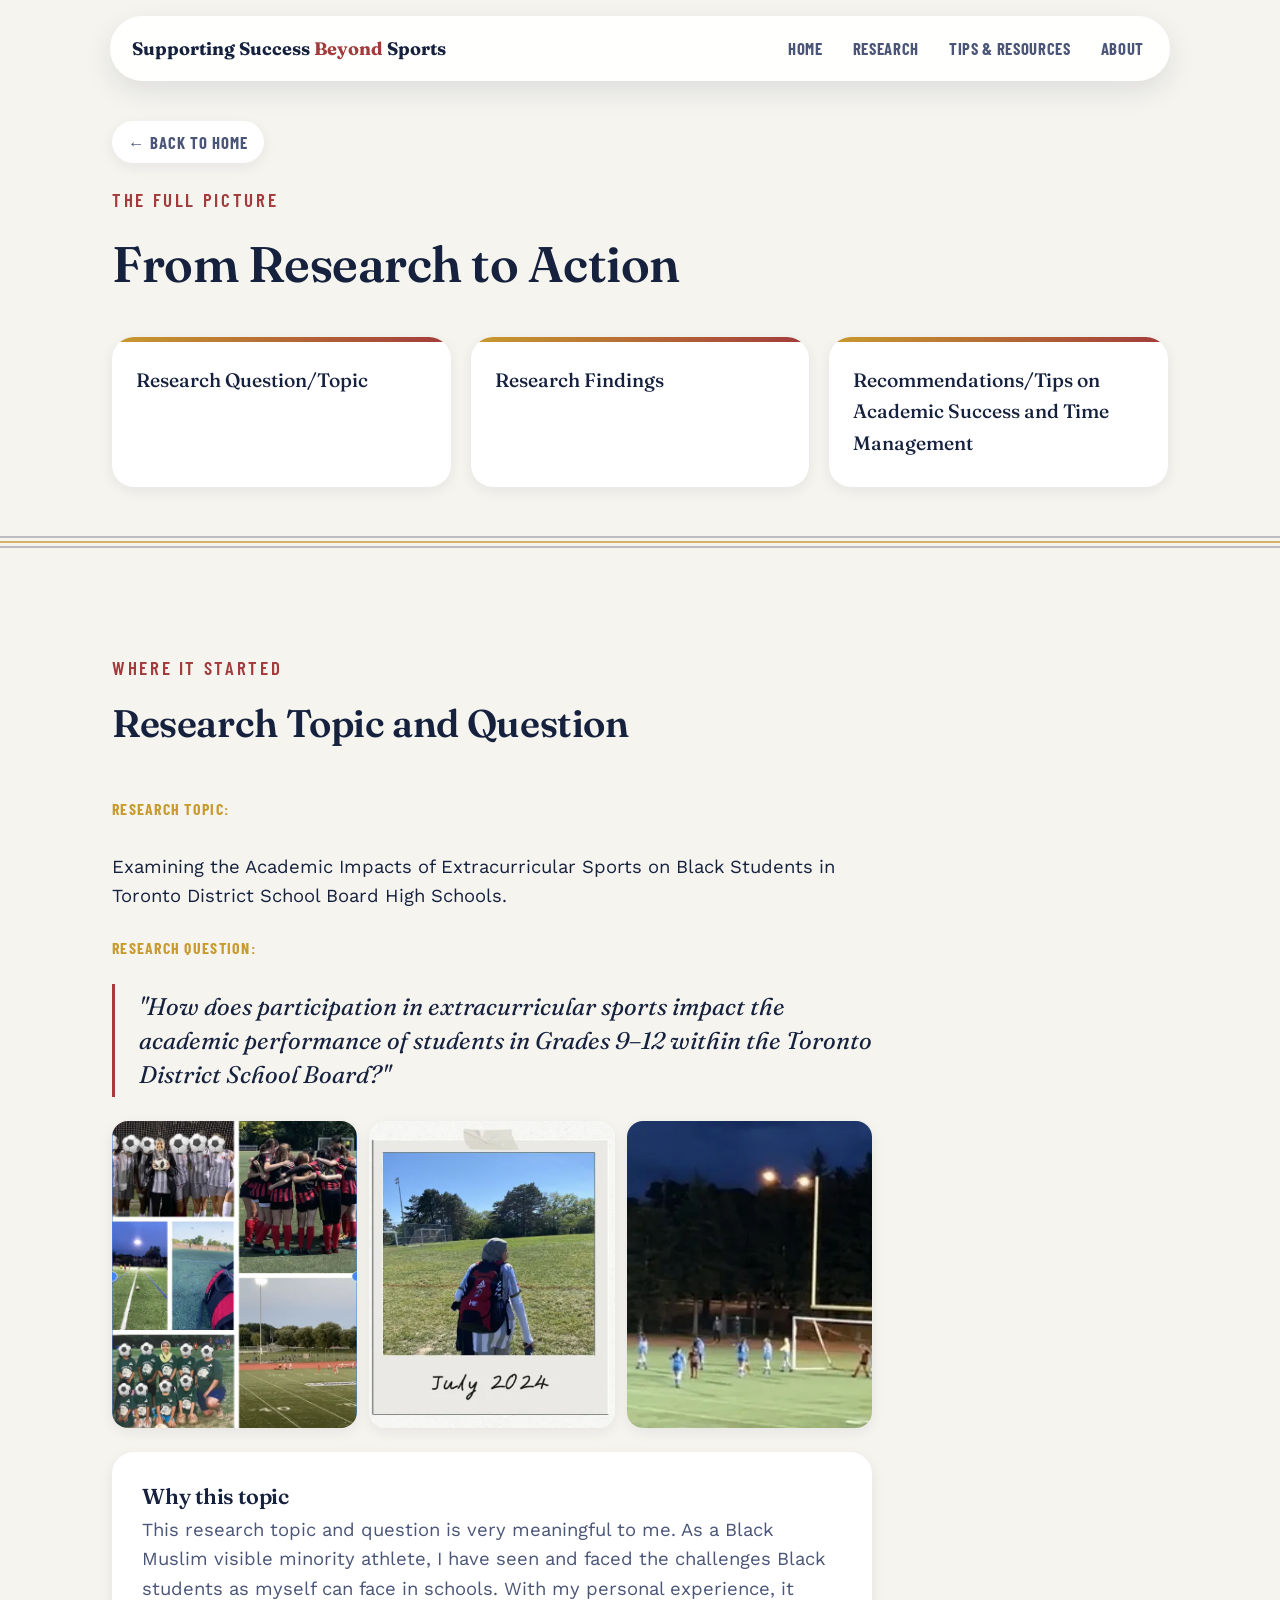
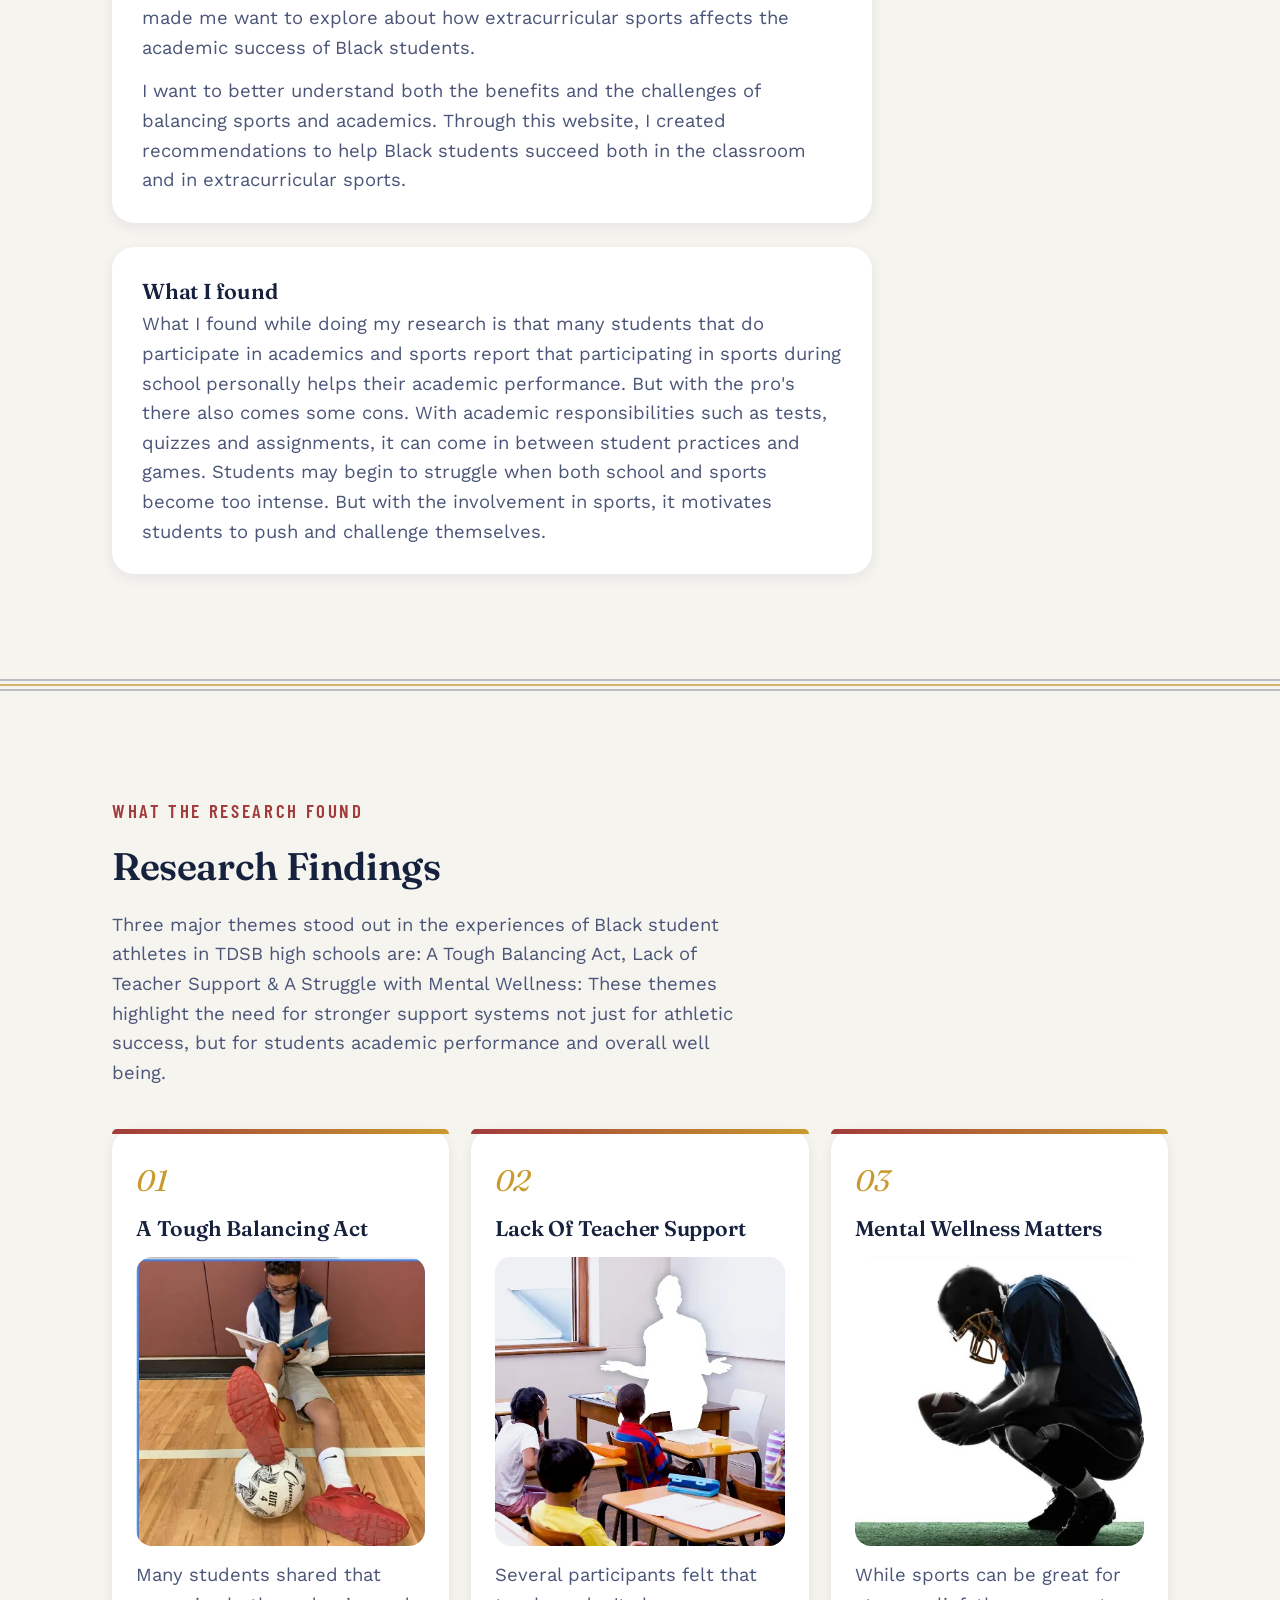
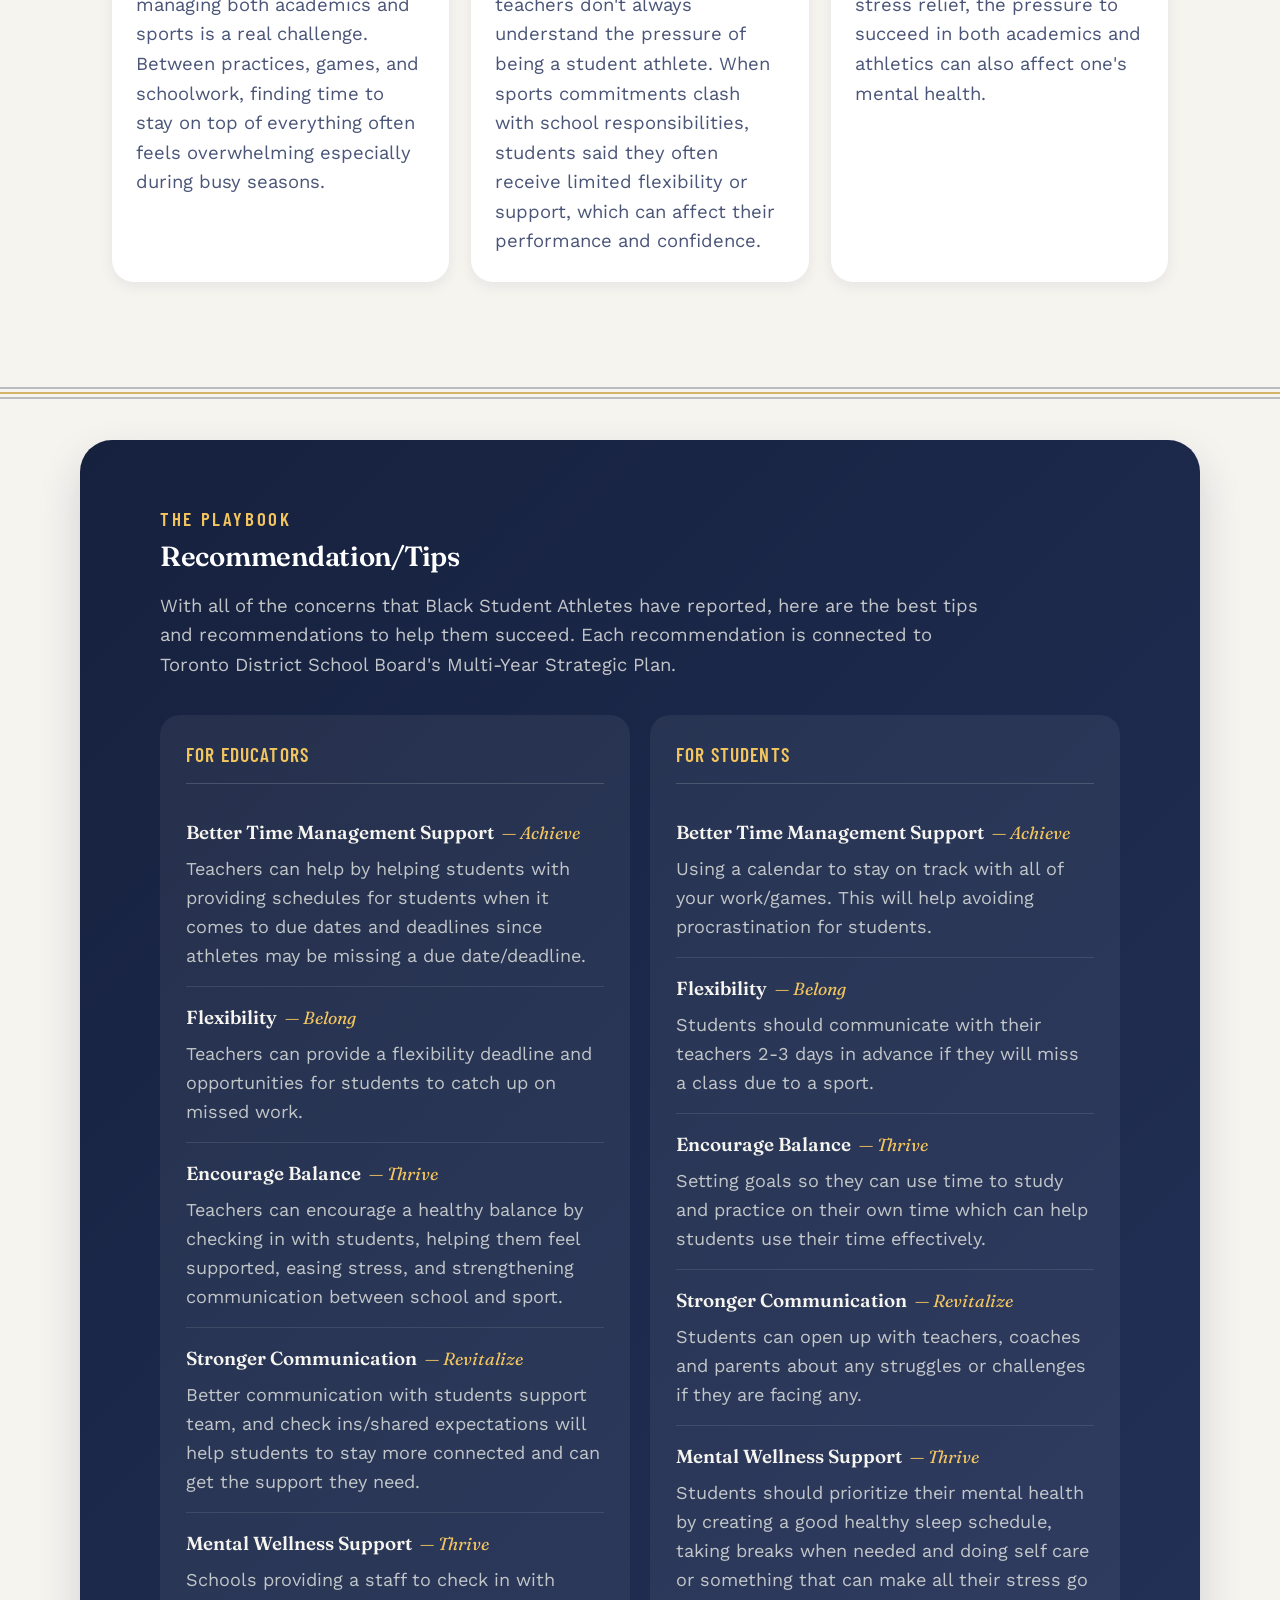
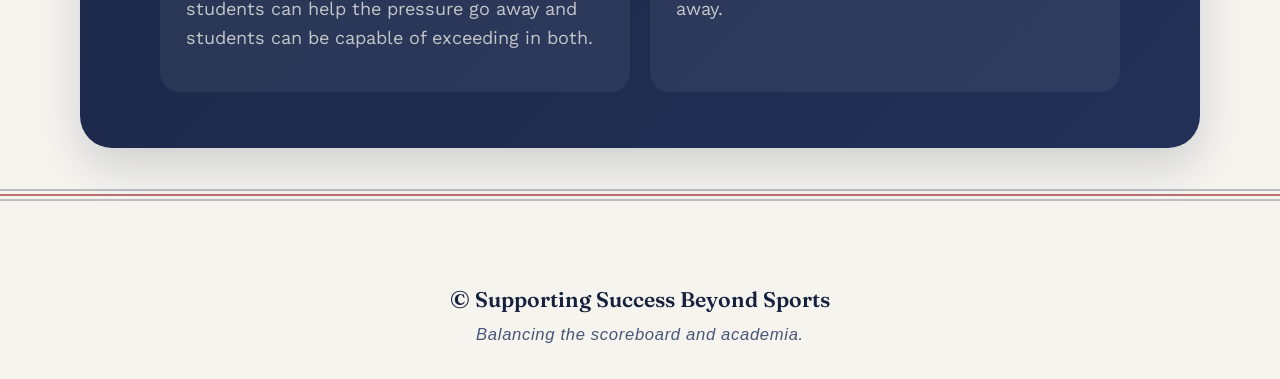
==== commit 86fc6c3c: "Add files via upload" ====
--- a/research.html
+++ b/research.html
@@ -15,7 +15,7 @@
 
 <header>
   <div class="nav-inner">
-    <a class="logo" href="index.html">@ Supporting Success <span>Beyond</span> Sports</a>
+    <a class="logo" href="index.html">Supporting Success <span>Beyond</span> Sports</a>
     <nav aria-label="Primary">
       <ul>
         <li><a href="index.html">Home</a></li>
@@ -201,7 +201,7 @@
   </div>
 
 <footer>
-  <p class="footer-title">@ Supporting Success Beyond Sports</p>
+  <p class="footer-title">&copy; Supporting Success Beyond Sports</p>
   <p class="footer-caption">Balancing the scoreboard and academia.</p>
 </footer>
 
--- a/styles.css
+++ b/styles.css
@@ -43,7 +43,7 @@
   font-weight:600;
   text-transform:uppercase;
   letter-spacing:0.14em;
-  font-size:0.88rem;
+  font-size:1.02rem;
   color:var(--brick);
 }
 .wrap{max-width:1120px; margin:0 auto; padding:0 32px;}
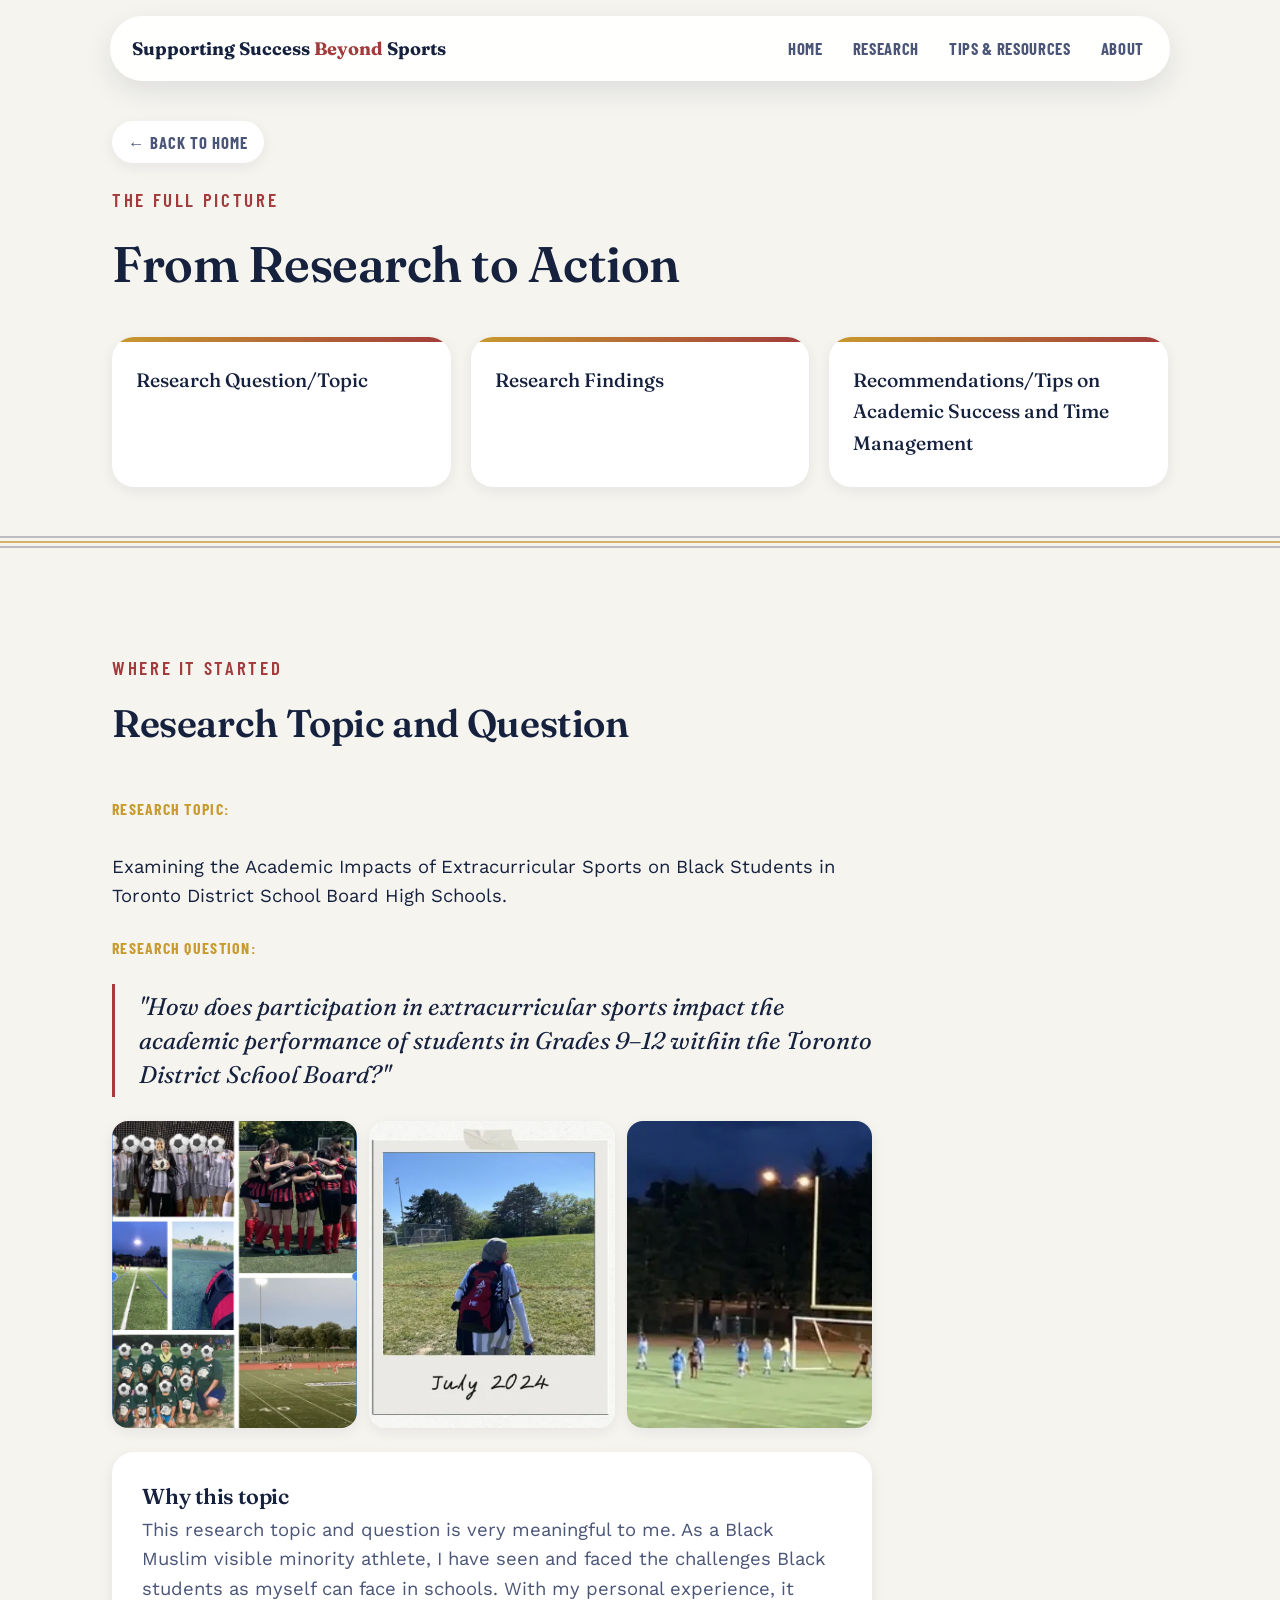
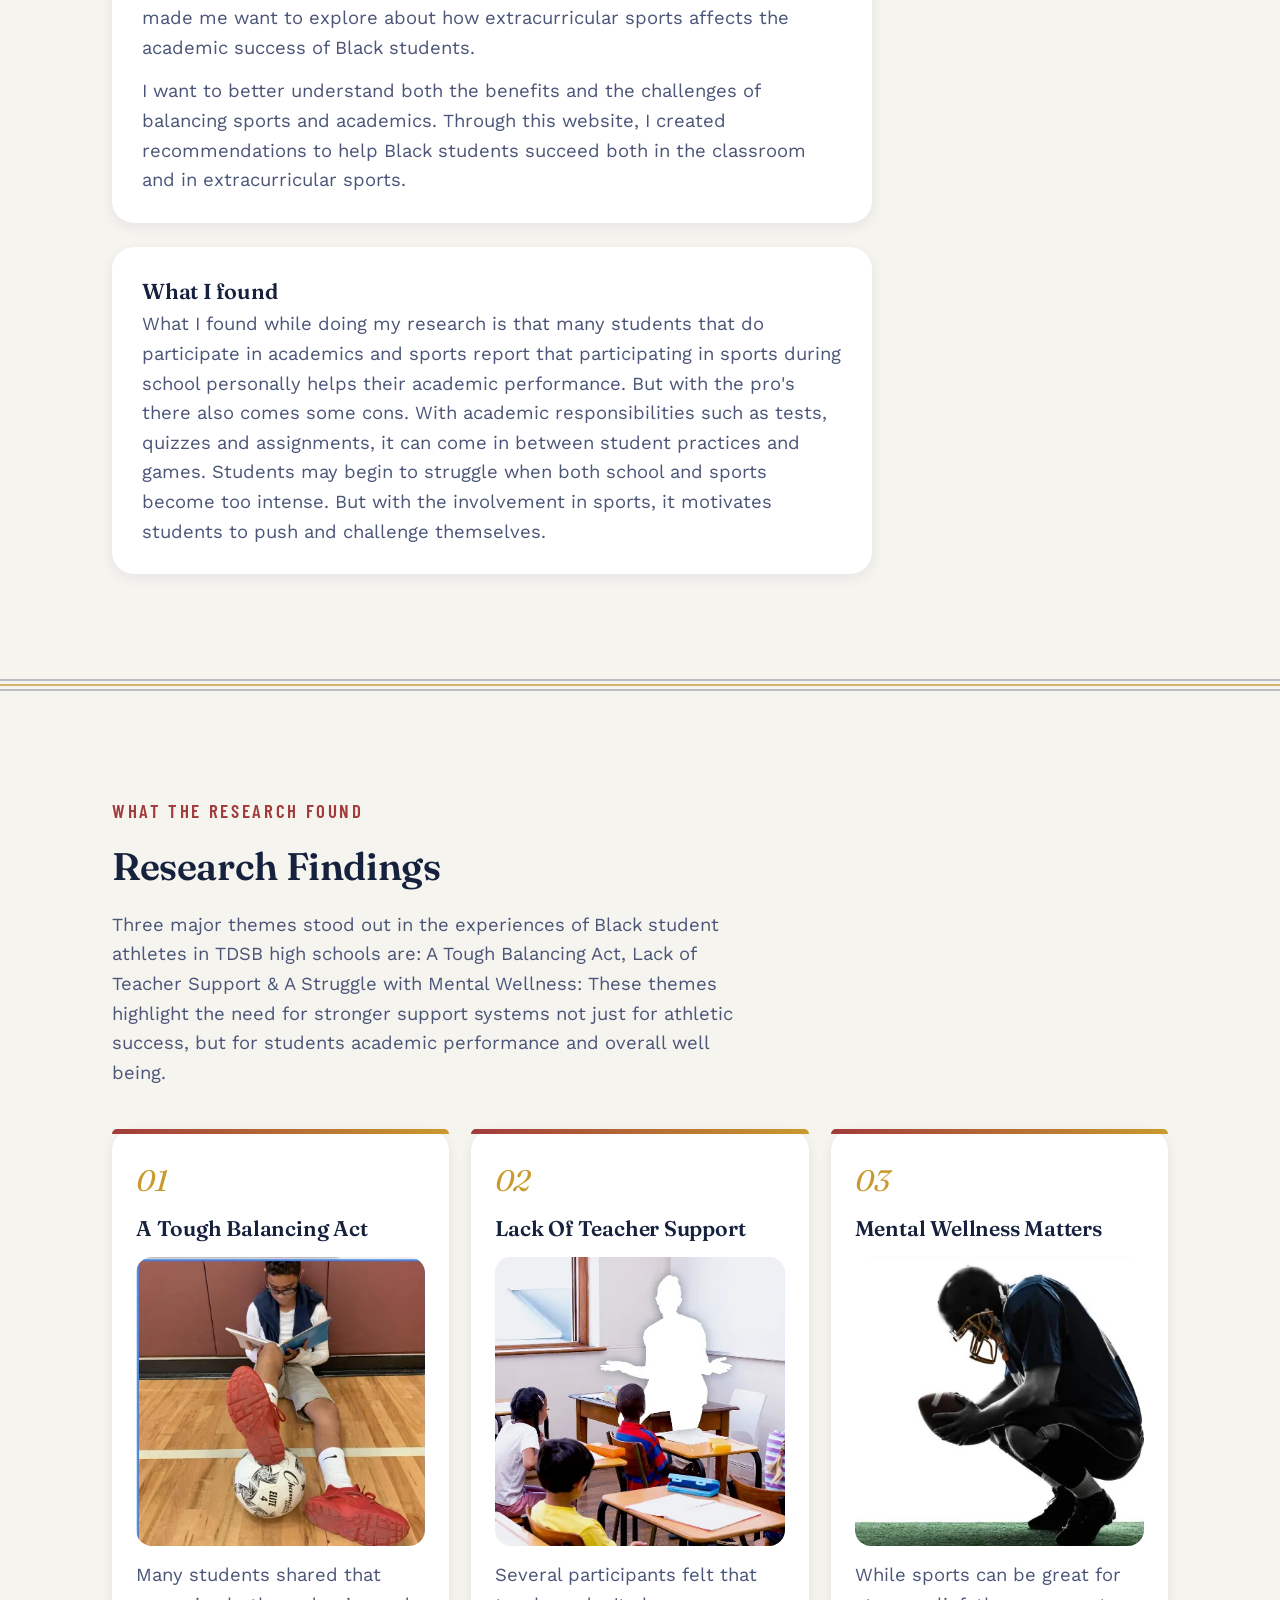
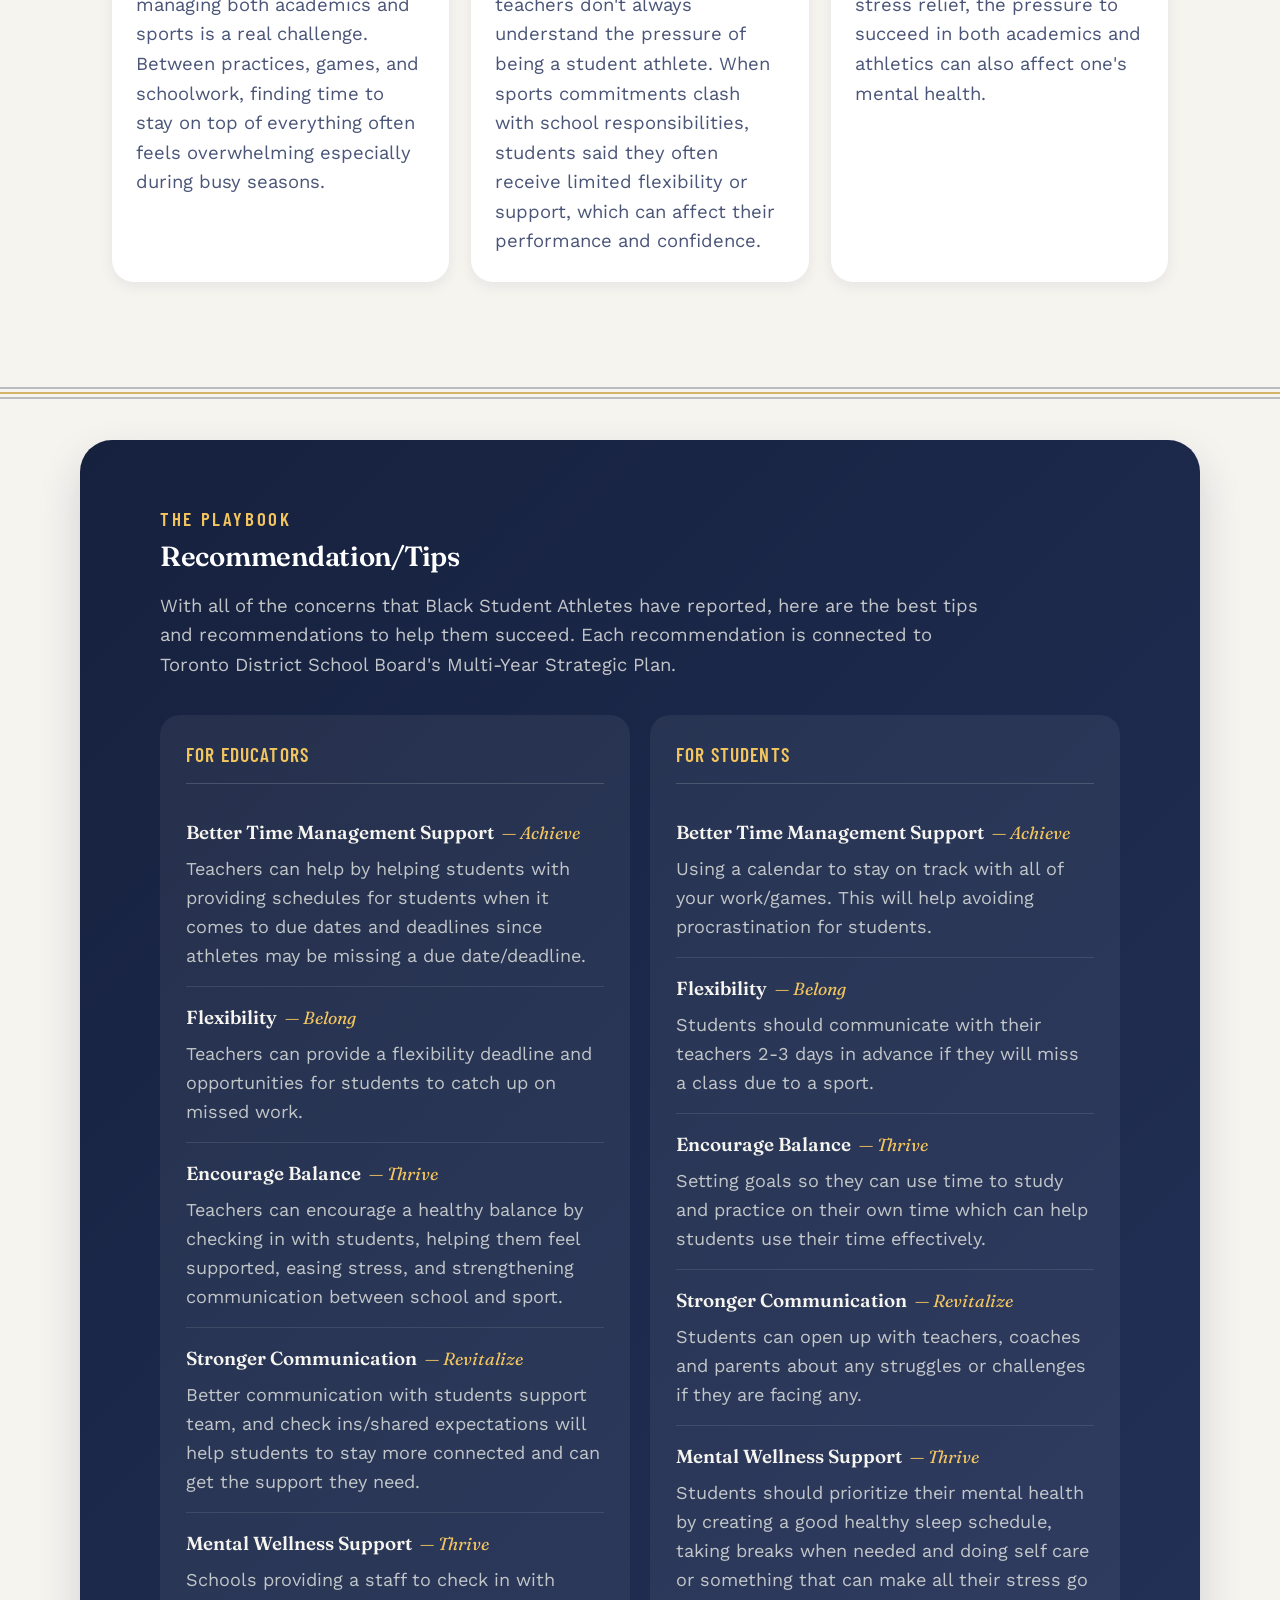
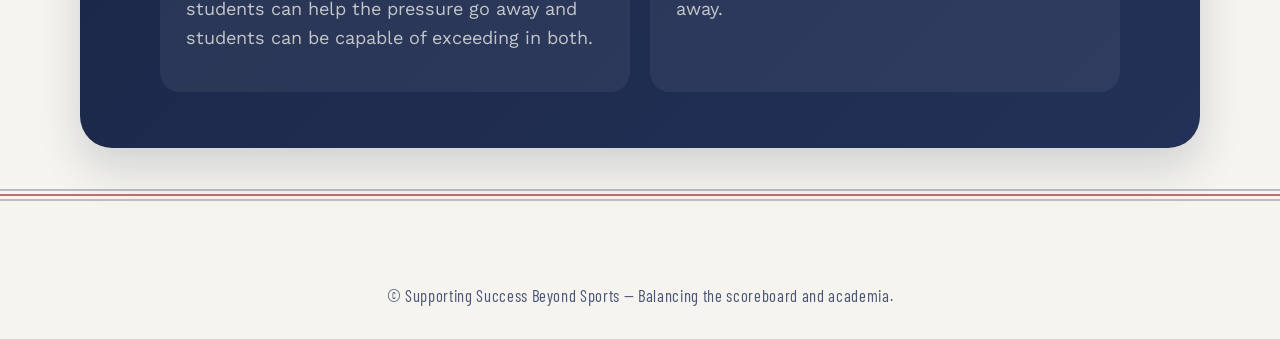
==== commit 9c731e32: "Add files via upload" ====
--- a/research.html
+++ b/research.html
@@ -201,9 +201,10 @@
   </div>
 
 <footer>
-  <p class="footer-title">&copy; Supporting Success Beyond Sports</p>
-  <p class="footer-caption">Balancing the scoreboard and academia.</p>
+  <p>&copy; Supporting Success Beyond Sports — Balancing the scoreboard and academia.</p>
 </footer>
+
+<button id="scroll-top-btn" class="scroll-top-btn" aria-label="Scroll to top">↑</button>
 
 <script src="script.js"></script>
 </body>
--- a/styles.css
+++ b/styles.css
@@ -353,11 +353,22 @@
 footer{
   padding:40px 0 30px; text-align:center;
 }
-.footer-title{
-  font-family:'Fraunces', serif; font-weight:600; font-size:1.15rem; color:var(--ink); margin-bottom:6px;
-}
-.footer-caption{
-  font-family:'Barlow Condensed', sans-serif; font-size:0.9rem; letter-spacing:0.04em; color:var(--ink-soft); font-style:italic;
+footer p{font-family:'Barlow Condensed', sans-serif; font-size:0.9rem; letter-spacing:0.04em; color:var(--ink-soft);}
+
+/* Scroll to top button */
+.scroll-top-btn{
+  position:fixed; bottom:28px; right:24px; z-index:40;
+  width:48px; height:48px; border-radius:50%; border:none;
+  background:var(--ink); color:#fff; font-size:1.2rem; font-weight:700;
+  cursor:pointer; box-shadow:var(--shadow-md);
+  display:flex; align-items:center; justify-content:center;
+  opacity:0; transform:translateY(12px); pointer-events:none;
+  transition:opacity .25s ease, transform .25s ease, background .2s ease;
+}
+.scroll-top-btn.visible{opacity:1; transform:translateY(0); pointer-events:auto;}
+.scroll-top-btn:hover{background:var(--brick); transform:translateY(-3px);}
+@media (max-width:560px){
+  .scroll-top-btn{bottom:18px; right:16px; width:44px; height:44px;}
 }
 
 @media (max-width: 860px){
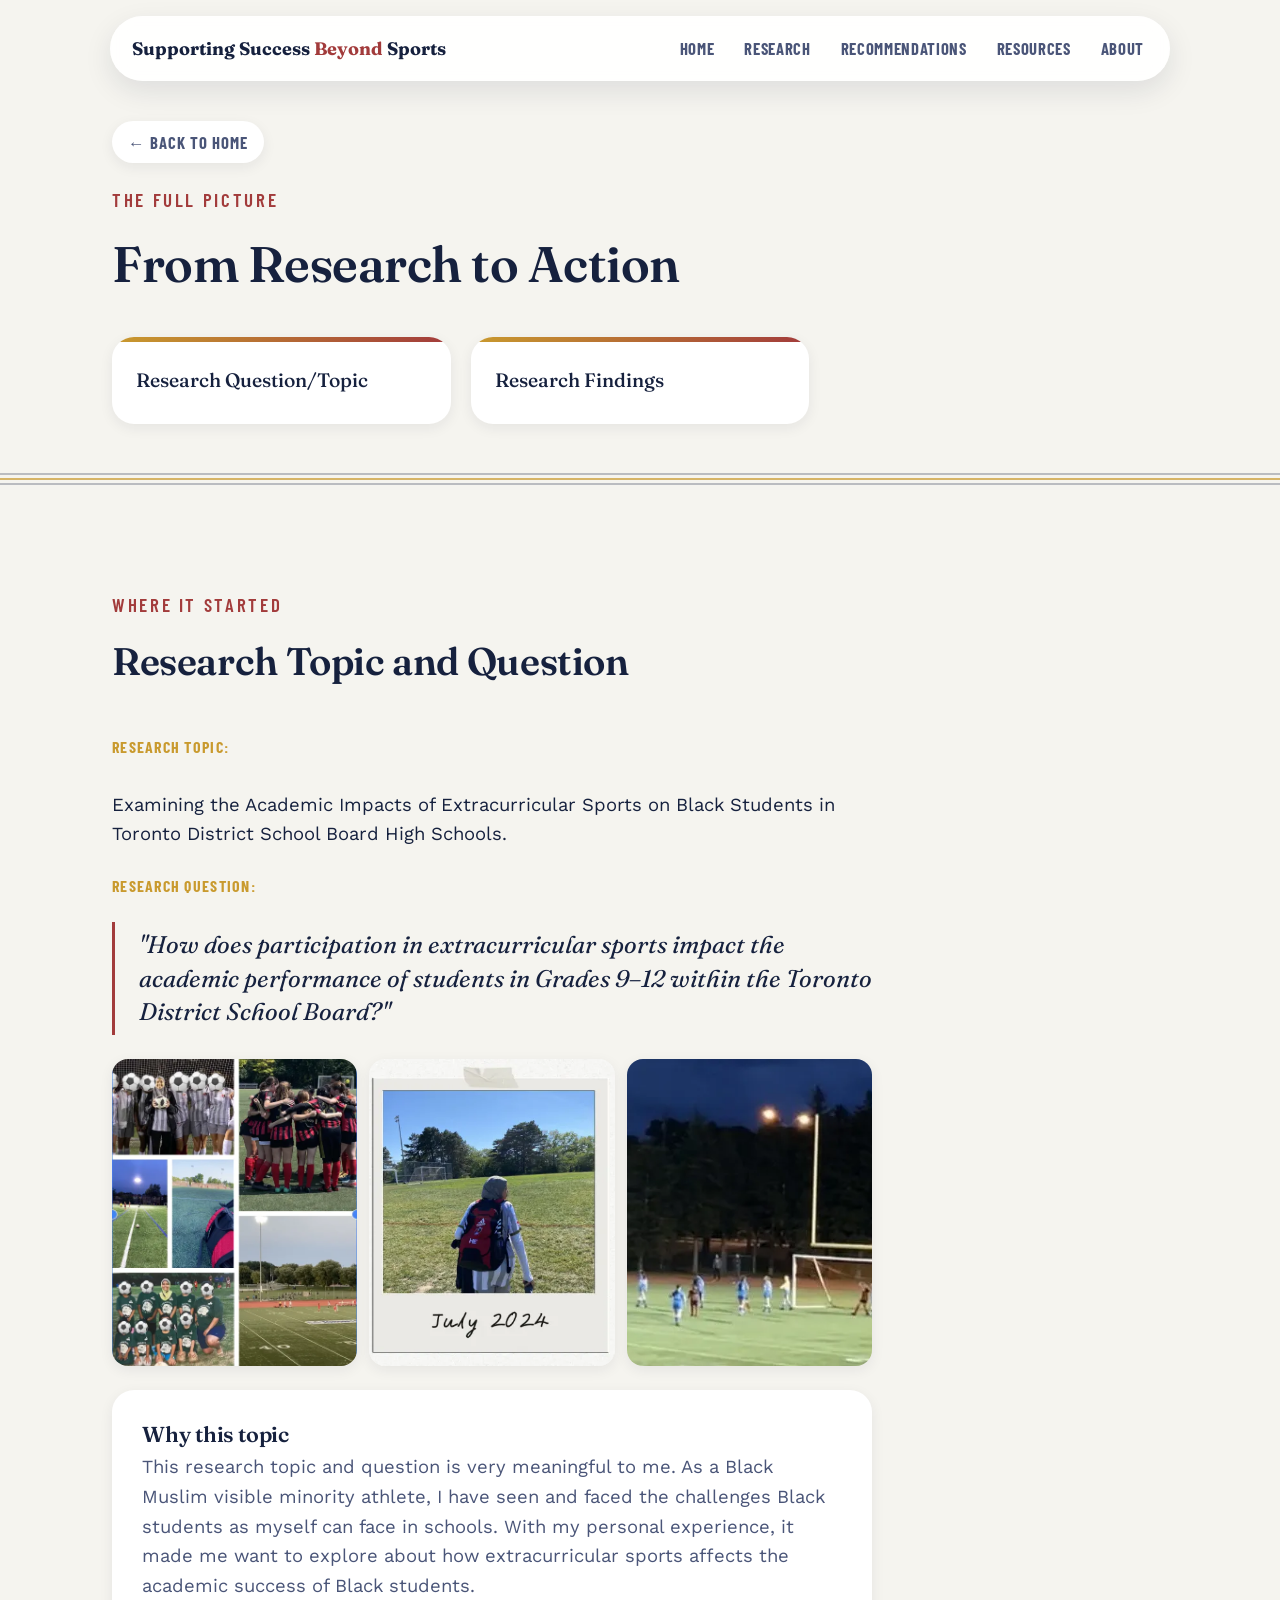
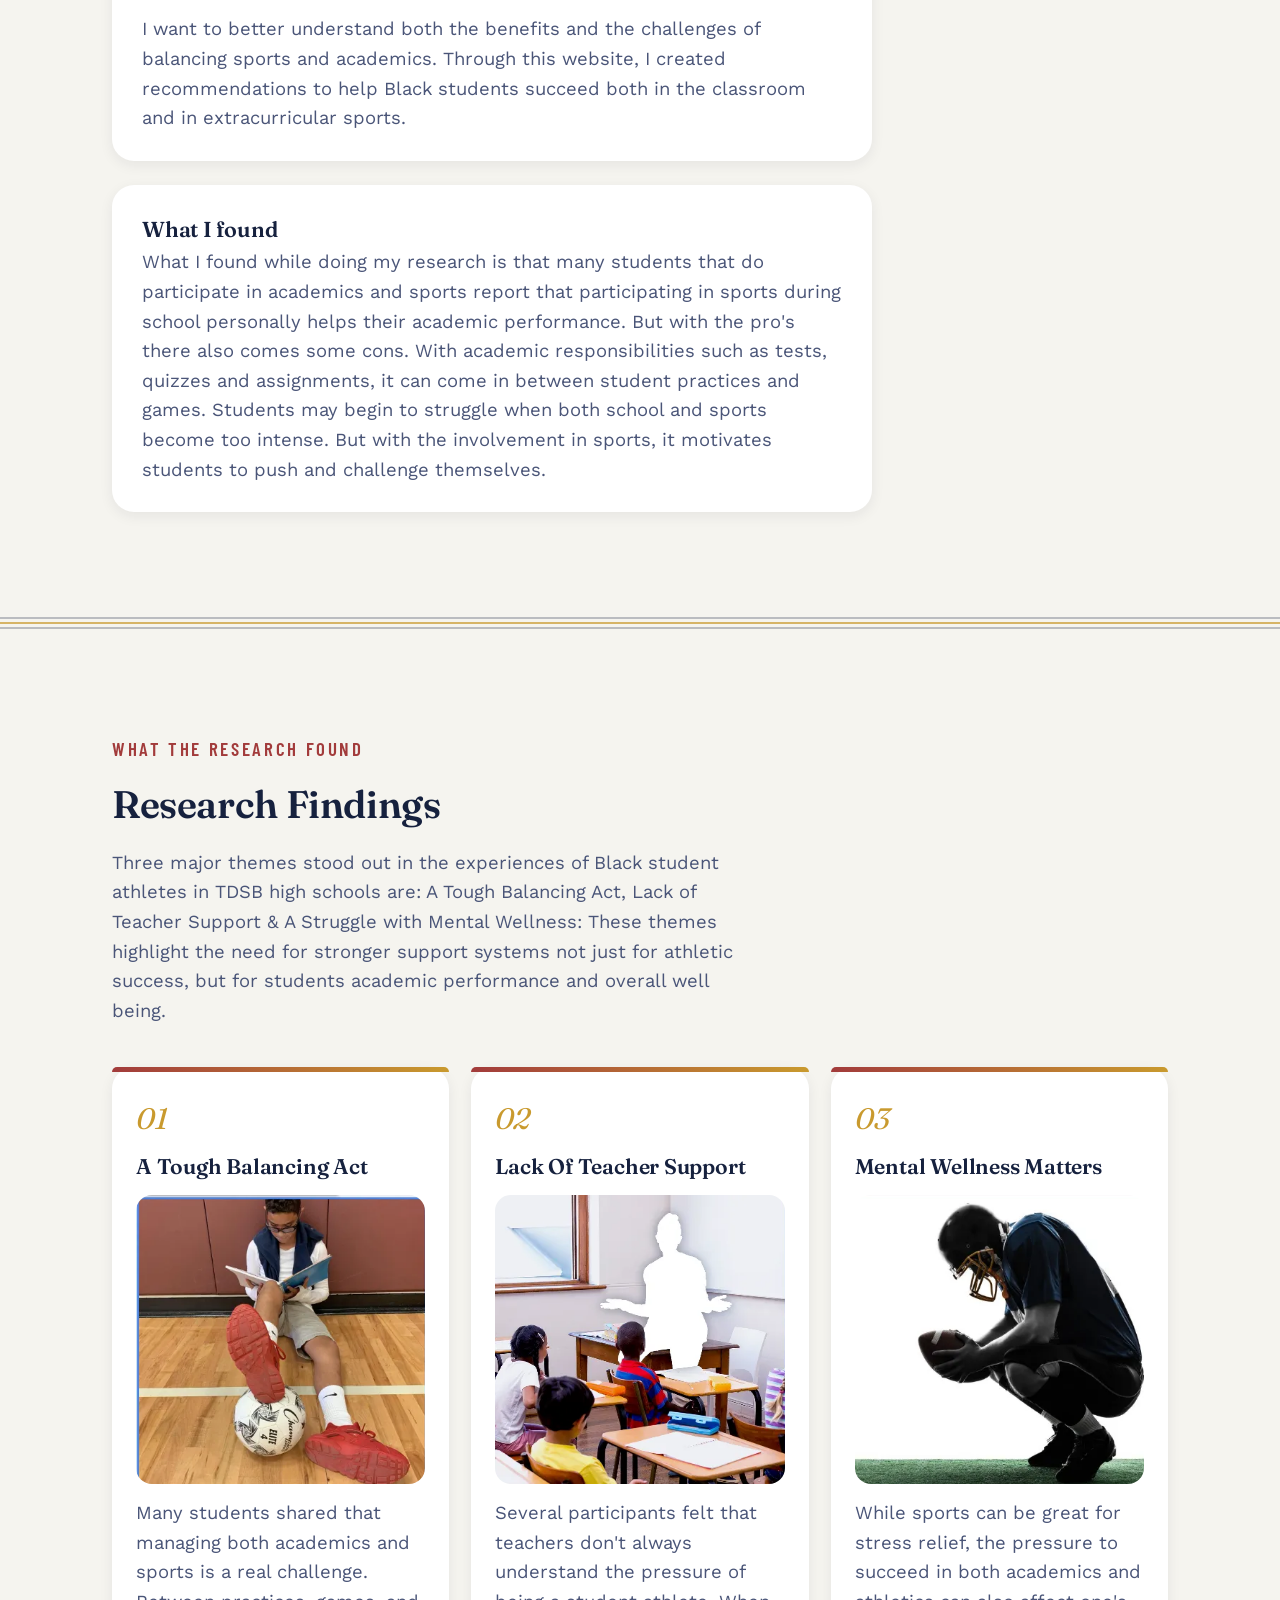
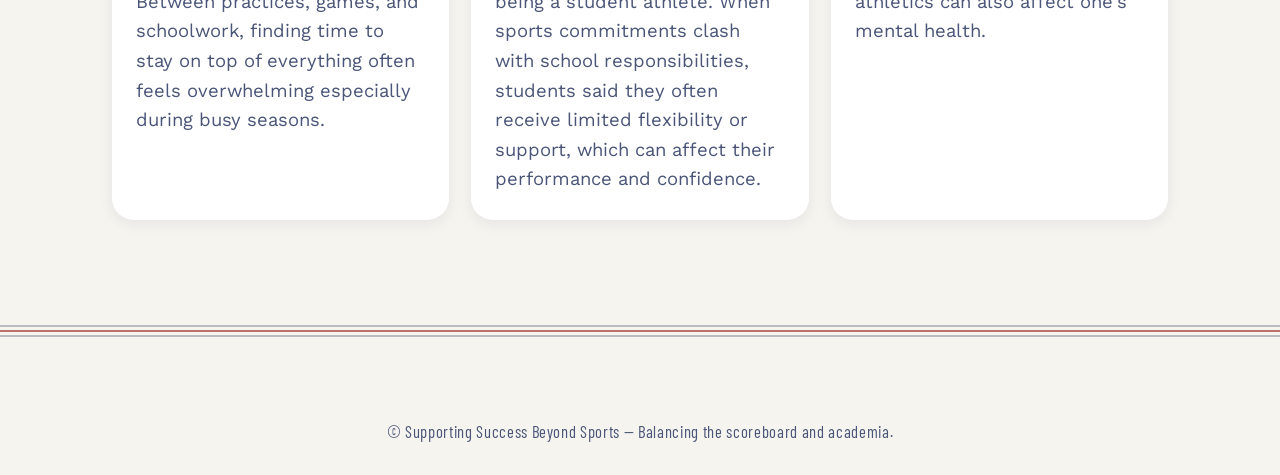
==== commit c00fa882: "Add files via upload" ====
--- a/research.html
+++ b/research.html
@@ -20,7 +20,8 @@
       <ul>
         <li><a href="index.html">Home</a></li>
         <li><a href="research.html">Research</a></li>
-        <li><a href="tips-resources.html">Tips &amp; Resources</a></li>
+        <li><a href="recommendations.html">Recommendations</a></li>
+        <li><a href="resources.html">Resources</a></li>
         <li><a href="index.html#about">About</a></li>
       </ul>
     </nav>
@@ -37,7 +38,6 @@
       <div class="reveal-grid" style="margin-top:32px;">
         <a class="reveal-item" href="#research-question">Research Question/Topic</a>
         <a class="reveal-item" href="#findings">Research Findings</a>
-        <a class="reveal-item" href="#recommendations">Recommendations/Tips on Academic Success and Time Management</a>
       </div>
     </div>
   </section>
@@ -125,70 +125,6 @@
     </div>
   </section>
 
-  <div class="lanes" aria-hidden="true">
-    <svg viewBox="0 0 1000 14" preserveAspectRatio="none">
-      <line x1="0" y1="2" x2="1000" y2="2" stroke="#16213E" stroke-width="1.5" opacity="0.5"/>
-      <line x1="0" y1="7" x2="1000" y2="7" stroke="#C99A2E" stroke-width="2"/>
-      <line x1="0" y1="12" x2="1000" y2="12" stroke="#16213E" stroke-width="1.5" opacity="0.5"/>
-    </svg>
-  </div>
-
-
-  <section id="recommendations" class="playbook" style="padding-top:64px;">
-    <div class="wrap">
-      <p class="eyebrow">The playbook</p>
-      <h2>Recommendation/Tips</h2>
-      <p style="color:rgba(236,238,232,0.8); margin-top:12px; max-width:70ch;">With all of the concerns that Black Student Athletes have reported, here are the best tips and recommendations to help them succeed. Each recommendation is connected to Toronto District School Board's Multi-Year Strategic Plan.</p>
-      <div class="playbook-grid">
-        <div class="playbook-col">
-          <h3>For Educators</h3>
-          <div class="play-item">
-            <div class="label">Better Time Management Support <span class="tagword">— Achieve</span></div>
-            <p>Teachers can help by helping students with providing schedules for students when it comes to due dates and deadlines since athletes may be missing a due date/deadline.</p>
-          </div>
-          <div class="play-item">
-            <div class="label">Flexibility <span class="tagword">— Belong</span></div>
-            <p>Teachers can provide a flexibility deadline and opportunities for students to catch up on missed work.</p>
-          </div>
-          <div class="play-item">
-            <div class="label">Encourage Balance <span class="tagword">— Thrive</span></div>
-            <p>Teachers can encourage a healthy balance by checking in with students, helping them feel supported, easing stress, and strengthening communication between school and sport.</p>
-          </div>
-          <div class="play-item">
-            <div class="label">Stronger Communication <span class="tagword">— Revitalize</span></div>
-            <p>Better communication with students support team, and check ins/shared expectations will help students to stay more connected and can get the support they need.</p>
-          </div>
-          <div class="play-item">
-            <div class="label">Mental Wellness Support <span class="tagword">— Thrive</span></div>
-            <p>Schools providing a staff to check in with students can help the pressure go away and students can be capable of exceeding in both.</p>
-          </div>
-        </div>
-        <div class="playbook-col">
-          <h3>For Students</h3>
-          <div class="play-item">
-            <div class="label">Better Time Management Support <span class="tagword">— Achieve</span></div>
-            <p>Using a calendar to stay on track with all of your work/games. This will help avoiding procrastination for students.</p>
-          </div>
-          <div class="play-item">
-            <div class="label">Flexibility <span class="tagword">— Belong</span></div>
-            <p>Students should communicate with their teachers 2-3 days in advance if they will miss a class due to a sport.</p>
-          </div>
-          <div class="play-item">
-            <div class="label">Encourage Balance <span class="tagword">— Thrive</span></div>
-            <p>Setting goals so they can use time to study and practice on their own time which can help students use their time effectively.</p>
-          </div>
-          <div class="play-item">
-            <div class="label">Stronger Communication <span class="tagword">— Revitalize</span></div>
-            <p>Students can open up with teachers, coaches and parents about any struggles or challenges if they are facing any.</p>
-          </div>
-          <div class="play-item">
-            <div class="label">Mental Wellness Support <span class="tagword">— Thrive</span></div>
-            <p>Students should prioritize their mental health by creating a good healthy sleep schedule, taking breaks when needed and doing self care or something that can make all their stress go away.</p>
-          </div>
-        </div>
-      </div>
-    </div>
-  </section>
 
 </main>
 
